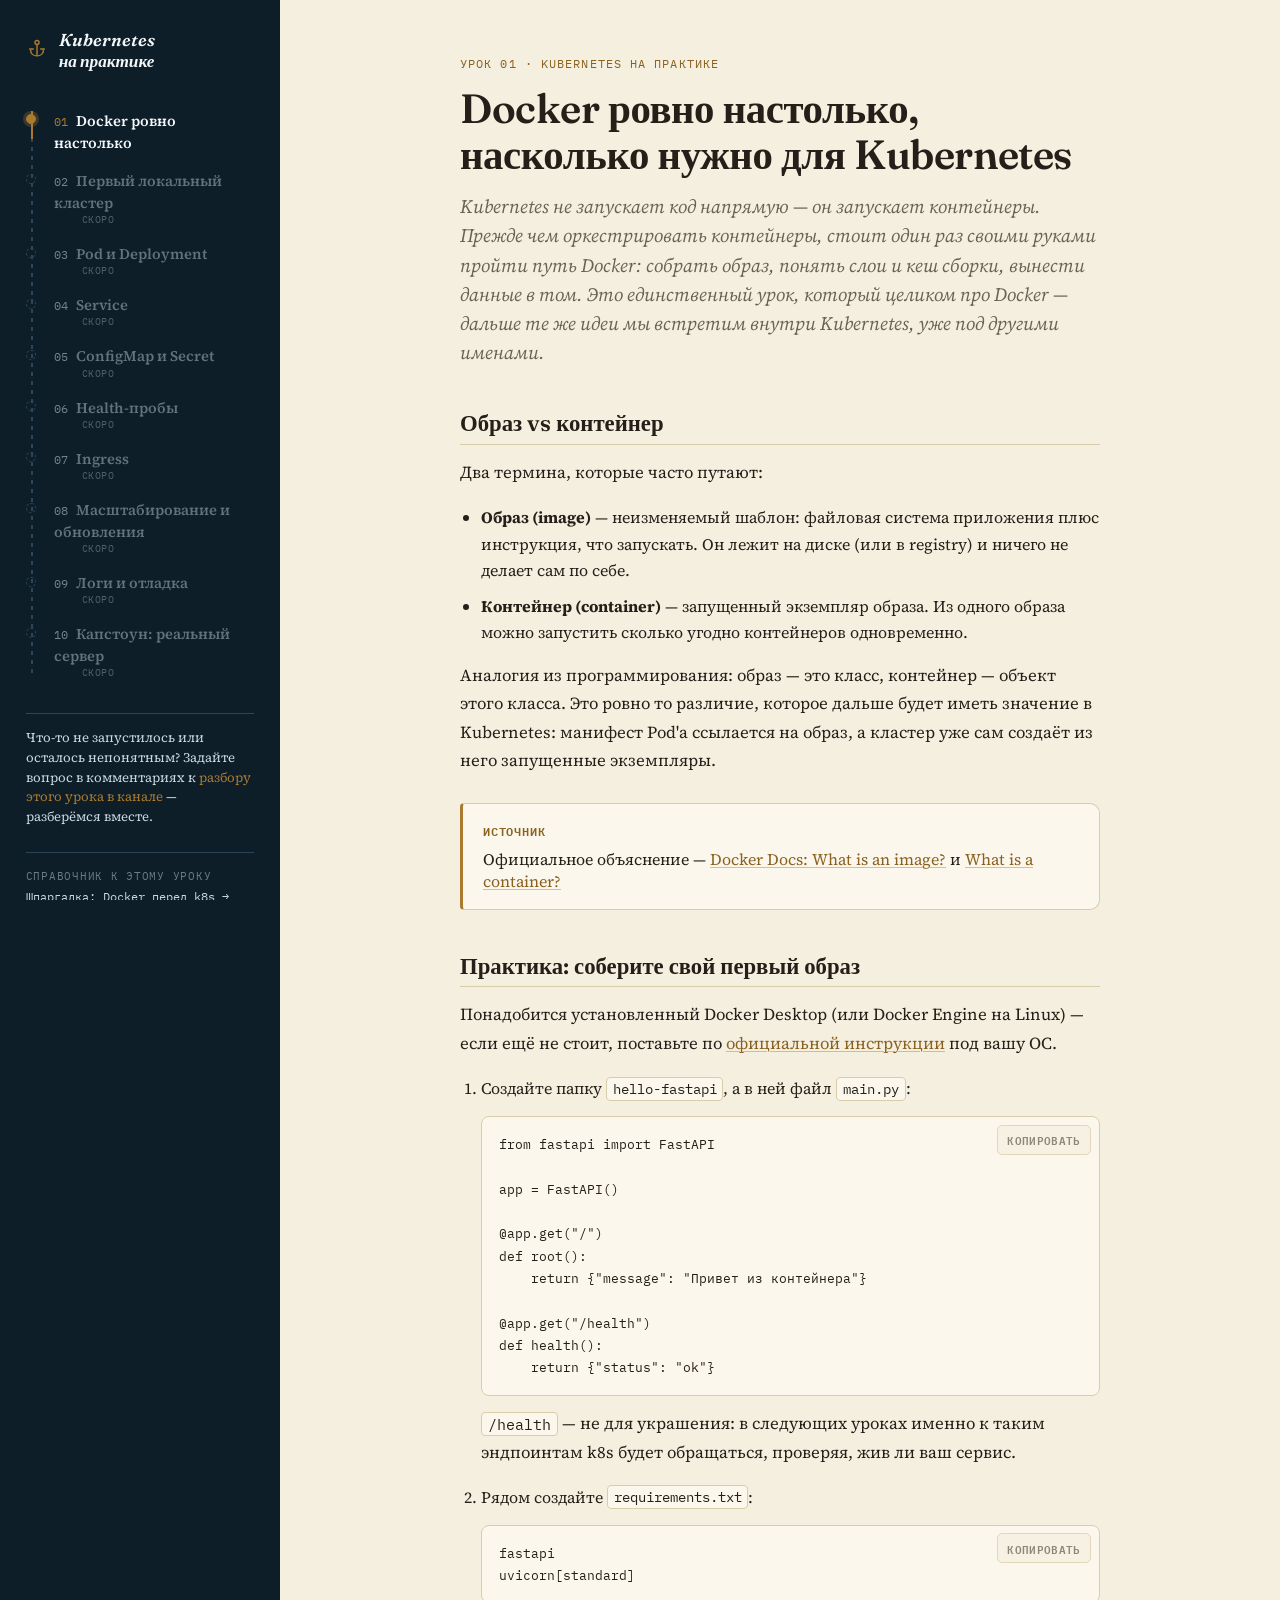
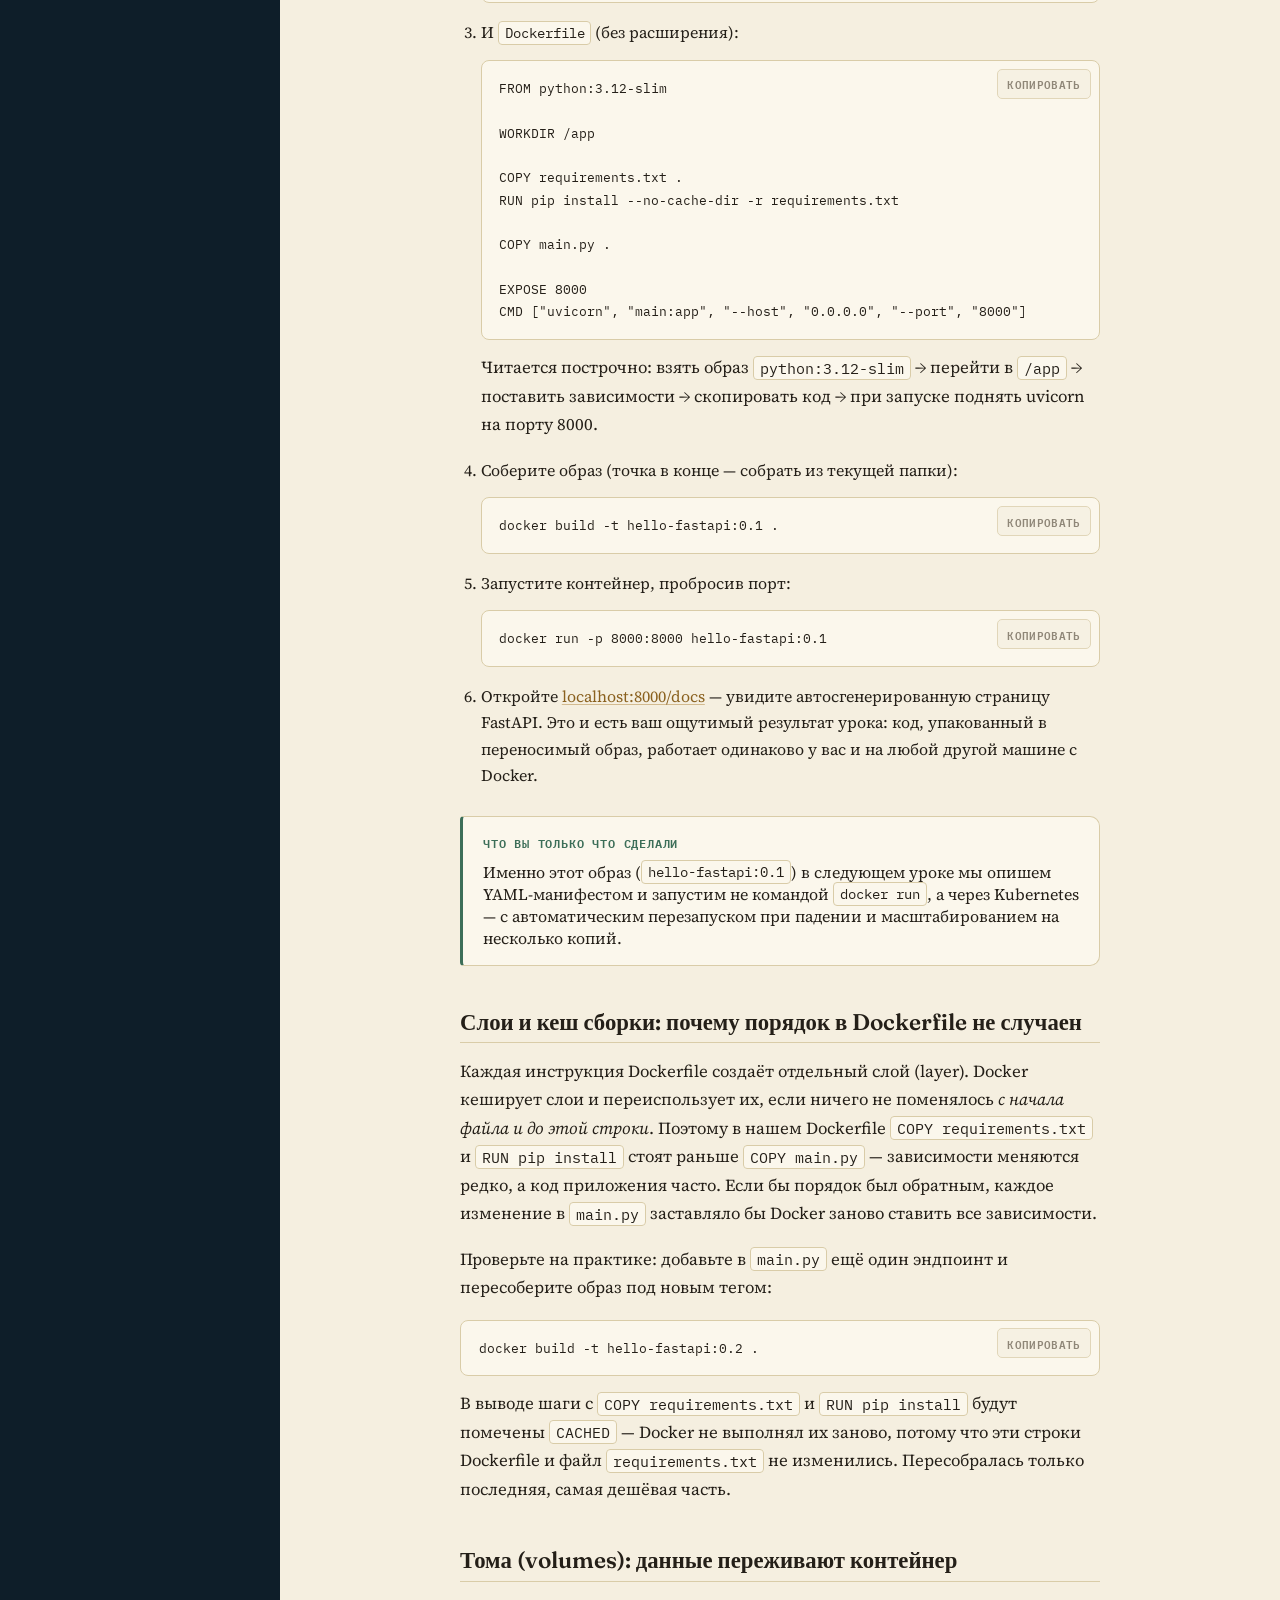
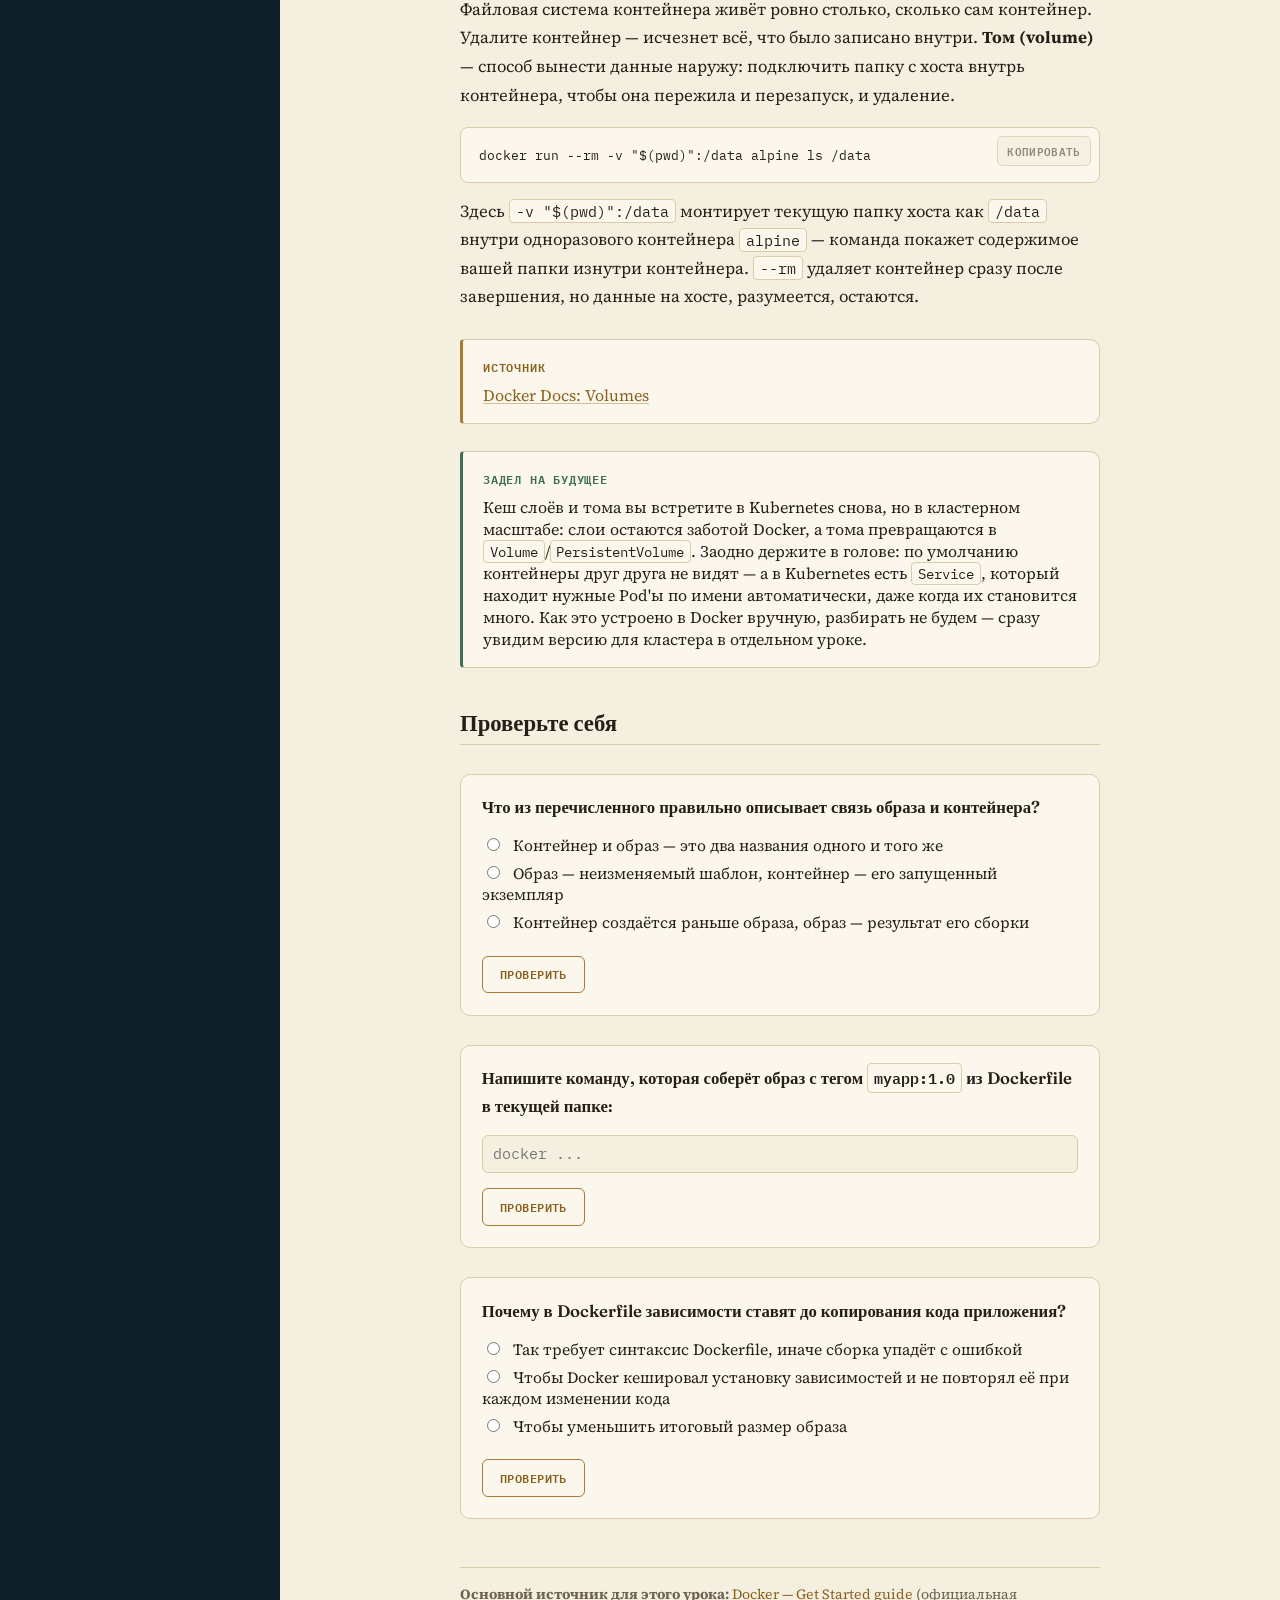
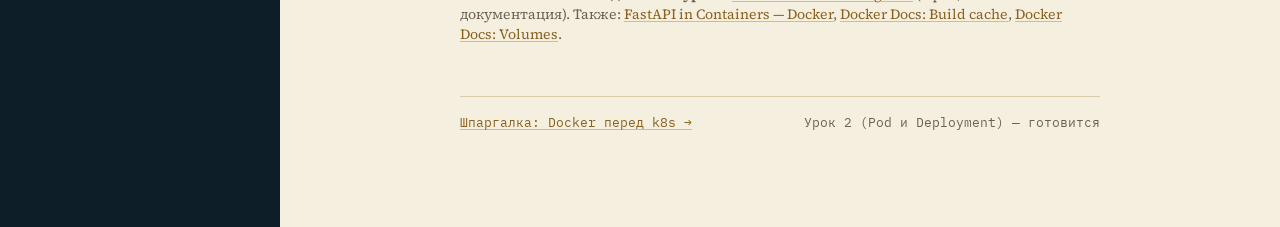
==== lessons/0001-docker-just-enough.html @ 359cab3c "Initial publish: Kubernetes course, lesson 1 (Docker just enough) Published from the teach-skill wor" ====
<!doctype html>
<html lang="ru">
<head>
<meta charset="utf-8">
<meta name="viewport" content="width=device-width, initial-scale=1">
<title>Урок 1 · Docker ровно настолько, насколько нужно для Kubernetes</title>
<meta name="description" content="Образ vs контейнер, Dockerfile, слои и кеш сборки, тома — Docker, необходимый перед входом в Kubernetes, на примере своего образа FastAPI-сервиса.">
<link rel="preconnect" href="https://fonts.googleapis.com">
<link rel="preconnect" href="https://fonts.gstatic.com" crossorigin>
<link href="https://fonts.googleapis.com/css2?family=Fraunces:ital,opsz,wght@0,9..144,500;0,9..144,600;0,9..144,700;1,9..144,500&family=Source+Serif+4:ital,opsz,wght@0,8..60,400;0,8..60,600;1,8..60,400&family=IBM+Plex+Mono:wght@400;500;600&display=swap" rel="stylesheet">
<link rel="stylesheet" href="../assets/style.css">
</head>
<body>
<div class="shell">
  <aside class="chart-nav">
    <a class="brand" href="../index.html">
      <span class="brand-mark" aria-hidden="true">
        <svg width="22" height="22" viewBox="0 0 24 24" fill="none" stroke="currentColor" stroke-width="1.6" stroke-linecap="round" stroke-linejoin="round"><circle cx="12" cy="5" r="2.2"/><line x1="12" y1="7.2" x2="12" y2="19"/><path d="M5 13c0 4 3 6.5 7 6.5s7-2.5 7-6.5"/><line x1="4" y1="12" x2="8" y2="12"/><line x1="16" y1="12" x2="20" y2="12"/></svg>
      </span>
      <span class="brand-word">
        <span class="brand-title">Kubernetes<br>на практике</span>
      </span>
    </a>

    <details class="route-toggle" open>
      <summary class="route-summary">
        <span>Маршрут курса</span>
        <span class="route-progress" data-route-progress>1 / 10</span>
      </summary>
      <nav id="course-route" data-current="1" data-base=""></nav>
    </details>

    <p class="sidebar-help">Что-то не запустилось или осталось непонятным? Задайте вопрос в комментариях к <a href="https://t.me/python_simple/342" target="_blank" rel="noopener">разбору этого урока в канале</a> — разберёмся вместе.</p>

    <div class="chart-footer">
      <div class="chart-footer-group">
        <span class="chart-footer-label">Справочник к этому уроку</span>
        <a href="../reference/docker-cheatsheet.html">Шпаргалка: Docker перед k8s →</a>
      </div>
      <div class="chart-footer-group">
        <span class="chart-footer-label">Сообщество</span>
        <a class="chart-channel" href="https://t.me/python_simple" target="_blank" rel="noopener">
          <img class="chart-channel-avatar" src="../assets/pythonsimple.png" alt="">
          <span>Обсуждение · @python_simple</span>
        </a>
      </div>
    </div>
  </aside>

  <main class="page-frame">
    <article class="page">
      <p class="kicker">Урок 01 · Kubernetes на практике</p>
      <h1>Docker ровно настолько, насколько нужно для Kubernetes</h1>
      <p class="lede">Kubernetes не запускает код напрямую — он запускает <em>контейнеры</em>. Прежде чем оркестрировать контейнеры, стоит один раз своими руками пройти путь Docker: собрать образ, понять слои и кеш сборки, вынести данные в том. Это единственный урок, который целиком про Docker — дальше те же идеи мы встретим внутри Kubernetes, уже под другими именами.</p>

      <h2>Образ vs контейнер</h2>
      <p>Два термина, которые часто путают:</p>
      <ul>
        <li><strong>Образ (image)</strong> — неизменяемый шаблон: файловая система приложения плюс инструкция, что запускать. Он лежит на диске (или в registry) и ничего не делает сам по себе.</li>
        <li><strong>Контейнер (container)</strong> — запущенный экземпляр образа. Из одного образа можно запустить сколько угодно контейнеров одновременно.</li>
      </ul>
      <p>Аналогия из программирования: образ — это класс, контейнер — объект этого класса. Это ровно то различие, которое дальше будет иметь значение в Kubernetes: манифест Pod'а ссылается на образ, а кластер уже сам создаёт из него запущенные экземпляры.</p>

      <div class="callout">
        <span class="callout-label">Источник</span>
        Официальное объяснение — <a href="https://docs.docker.com/get-started/docker-concepts/the-basics/what-is-an-image/" target="_blank" rel="noopener">Docker Docs: What is an image?</a> и <a href="https://docs.docker.com/get-started/docker-concepts/the-basics/what-is-a-container/" target="_blank" rel="noopener">What is a container?</a>
      </div>

      <h2>Практика: соберите свой первый образ</h2>
      <p>Понадобится установленный Docker Desktop (или Docker Engine на Linux) — если ещё не стоит, поставьте по <a href="https://docs.docker.com/get-started/get-docker/" target="_blank" rel="noopener">официальной инструкции</a> под вашу ОС.</p>

      <ol class="steps">
        <li>
          Создайте папку <code>hello-fastapi</code>, а в ней файл <code>main.py</code>:
          <pre><code>from fastapi import FastAPI

app = FastAPI()

@app.get("/")
def root():
    return {"message": "Привет из контейнера"}

@app.get("/health")
def health():
    return {"status": "ok"}</code></pre>
          <p><code>/health</code> — не для украшения: в следующих уроках именно к таким эндпоинтам k8s будет обращаться, проверяя, жив ли ваш сервис.</p>
        </li>
        <li>
          Рядом создайте <code>requirements.txt</code>:
          <pre><code>fastapi
uvicorn[standard]</code></pre>
        </li>
        <li>
          И <code>Dockerfile</code> (без расширения):
          <pre><code>FROM python:3.12-slim

WORKDIR /app

COPY requirements.txt .
RUN pip install --no-cache-dir -r requirements.txt

COPY main.py .

EXPOSE 8000
CMD ["uvicorn", "main:app", "--host", "0.0.0.0", "--port", "8000"]</code></pre>
          <p>Читается построчно: взять образ <code>python:3.12-slim</code> → перейти в <code>/app</code> → поставить зависимости → скопировать код → при запуске поднять uvicorn на порту 8000.</p>
        </li>
        <li>
          Соберите образ (точка в конце — собрать из текущей папки):
          <pre><code>docker build -t hello-fastapi:0.1 .</code></pre>
        </li>
        <li>
          Запустите контейнер, пробросив порт:
          <pre><code>docker run -p 8000:8000 hello-fastapi:0.1</code></pre>
        </li>
        <li>
          Откройте <a href="http://localhost:8000/docs" target="_blank" rel="noopener">localhost:8000/docs</a> — увидите автосгенерированную страницу FastAPI. Это и есть ваш ощутимый результат урока: код, упакованный в переносимый образ, работает одинаково у вас и на любой другой машине с Docker.
        </li>
      </ol>

      <div class="callout win">
        <span class="callout-label">Что вы только что сделали</span>
        Именно этот образ (<code>hello-fastapi:0.1</code>) в следующем уроке мы опишем YAML-манифестом и запустим не командой <code>docker run</code>, а через Kubernetes — с автоматическим перезапуском при падении и масштабированием на несколько копий.
      </div>

      <h2>Слои и кеш сборки: почему порядок в Dockerfile не случаен</h2>
      <p>Каждая инструкция Dockerfile создаёт отдельный слой (layer). Docker кеширует слои и переиспользует их, если ничего не поменялось <em>с начала файла и до этой строки</em>. Поэтому в нашем Dockerfile <code>COPY requirements.txt</code> и <code>RUN pip install</code> стоят раньше <code>COPY main.py</code> — зависимости меняются редко, а код приложения часто. Если бы порядок был обратным, каждое изменение в <code>main.py</code> заставляло бы Docker заново ставить все зависимости.</p>
      <p>Проверьте на практике: добавьте в <code>main.py</code> ещё один эндпоинт и пересоберите образ под новым тегом:</p>
      <pre><code>docker build -t hello-fastapi:0.2 .</code></pre>
      <p>В выводе шаги с <code>COPY requirements.txt</code> и <code>RUN pip install</code> будут помечены <code>CACHED</code> — Docker не выполнял их заново, потому что эти строки Dockerfile и файл <code>requirements.txt</code> не изменились. Пересобралась только последняя, самая дешёвая часть.</p>

      <h2>Тома (volumes): данные переживают контейнер</h2>
      <p>Файловая система контейнера живёт ровно столько, сколько сам контейнер. Удалите контейнер — исчезнет всё, что было записано внутри. <strong>Том (volume)</strong> — способ вынести данные наружу: подключить папку с хоста внутрь контейнера, чтобы она пережила и перезапуск, и удаление.</p>
      <pre><code>docker run --rm -v "$(pwd)":/data alpine ls /data</code></pre>
      <p>Здесь <code>-v "$(pwd)":/data</code> монтирует текущую папку хоста как <code>/data</code> внутри одноразового контейнера <code>alpine</code> — команда покажет содержимое вашей папки изнутри контейнера. <code>--rm</code> удаляет контейнер сразу после завершения, но данные на хосте, разумеется, остаются.</p>

      <div class="callout">
        <span class="callout-label">Источник</span>
        <a href="https://docs.docker.com/engine/storage/volumes/" target="_blank" rel="noopener">Docker Docs: Volumes</a>
      </div>

      <div class="callout win">
        <span class="callout-label">Задел на будущее</span>
        Кеш слоёв и тома вы встретите в Kubernetes снова, но в кластерном масштабе: слои остаются заботой Docker, а тома превращаются в <code>Volume</code>/<code>PersistentVolume</code>. Заодно держите в голове: по умолчанию контейнеры друг друга не видят — а в Kubernetes есть <code>Service</code>, который находит нужные Pod'ы по имени автоматически, даже когда их становится много. Как это устроено в Docker вручную, разбирать не будем — сразу увидим версию для кластера в отдельном уроке.
      </div>

      <h2>Проверьте себя</h2>

      <div class="quiz" data-quiz="mc">
        <p class="quiz-question">Что из перечисленного правильно описывает связь образа и контейнера?</p>
        <label class="quiz-option"><input type="radio" name="q1" value="a"> Контейнер и образ — это два названия одного и того же</label>
        <label class="quiz-option"><input type="radio" name="q1" value="b" data-correct="true"> Образ — неизменяемый шаблон, контейнер — его запущенный экземпляр</label>
        <label class="quiz-option"><input type="radio" name="q1" value="c"> Контейнер создаётся раньше образа, образ — результат его сборки</label>
        <button class="quiz-check">Проверить</button>
        <p class="quiz-feedback" hidden></p>
      </div>

      <div class="quiz quiz-recall" data-quiz="recall" data-answer="docker build -t myapp:1.0 .">
        <p class="quiz-question">Напишите команду, которая соберёт образ с тегом <code>myapp:1.0</code> из Dockerfile в текущей папке:</p>
        <input type="text" class="quiz-input" placeholder="docker ...">
        <button class="quiz-check">Проверить</button>
        <p class="quiz-feedback" hidden></p>
      </div>

      <div class="quiz" data-quiz="mc">
        <p class="quiz-question">Почему в Dockerfile зависимости ставят до копирования кода приложения?</p>
        <label class="quiz-option"><input type="radio" name="q3" value="a"> Так требует синтаксис Dockerfile, иначе сборка упадёт с ошибкой</label>
        <label class="quiz-option"><input type="radio" name="q3" value="b" data-correct="true"> Чтобы Docker кешировал установку зависимостей и не повторял её при каждом изменении кода</label>
        <label class="quiz-option"><input type="radio" name="q3" value="c"> Чтобы уменьшить итоговый размер образа</label>
        <button class="quiz-check">Проверить</button>
        <p class="quiz-feedback" hidden></p>
      </div>

      <footer class="sources">
        <strong>Основной источник для этого урока:</strong> <a href="https://docs.docker.com/get-started/" target="_blank" rel="noopener">Docker — Get Started guide</a> (официальная документация). Также: <a href="https://fastapi.tiangolo.com/deployment/docker/" target="_blank" rel="noopener">FastAPI in Containers — Docker</a>, <a href="https://docs.docker.com/build/cache/" target="_blank" rel="noopener">Docker Docs: Build cache</a>, <a href="https://docs.docker.com/engine/storage/volumes/" target="_blank" rel="noopener">Docker Docs: Volumes</a>.
      </footer>

      <nav class="lesson-nav">
        <span><a href="../reference/docker-cheatsheet.html">Шпаргалка: Docker перед k8s →</a></span>
        <span>Урок 2 (Pod и Deployment) — готовится</span>
      </nav>
    </article>
  </main>
</div>
<script src="../assets/nav.js"></script>
<script src="../assets/quiz.js"></script>
<script src="../assets/copy.js"></script>
</body>
</html>
---- assets/style.css ----
/* =============================================================
   "Kubernetes на практике" — shared stylesheet
   Visual idea: a chart room. A dark wayfinding console (chart-nav)
   holds the plotted course through the lessons; the reading surface
   is a warm paper page, like a chart or logbook laid on the table.
   Every lesson/reference page links this file — edit once, applies
   everywhere. Component partners: nav.js (route), quiz.js, copy.js.
   ============================================================= */

:root {
  --ink: #0e1e29;
  --ink-2: #16303f;
  --ink-line: #2c4657;
  --ink-text: #c9d8e2;
  --ink-text-strong: #f3f7f9;

  --paper: #f5efe0;
  --paper-card: #fbf7ec;
  --paper-line: #d9cca8;
  --text: #241f18;
  --text-muted: #6b6252;

  --brass: #a97a30;
  --brass-strong: #8a611f;
  --pine: #3c6e58;
  --rust: #9c4a30;

  --font-display: "Fraunces", "Iowan Old Style", Georgia, serif;
  --font-body: "Source Serif 4", "Iowan Old Style", Georgia, serif;
  --font-mono: "IBM Plex Mono", "SFMono-Regular", Consolas, monospace;

  --sidebar-w: 280px;
}

@media (prefers-color-scheme: dark) {
  :root {
    --paper: #1c1712;
    --paper-card: #241e17;
    --paper-line: #3a3226;
    --text: #ece4d3;
    --text-muted: #b6a98f;
    --brass: #c99a4c;
    --brass-strong: #e0b567;
    --pine: #6aab8b;
    --rust: #d17e5f;
  }
}

* { box-sizing: border-box; }
html { -webkit-text-size-adjust: 100%; }

body {
  margin: 0;
  background: var(--ink);
  color: var(--text);
  font-family: var(--font-body);
}

::selection { background: var(--brass); color: var(--ink); }

a { color: inherit; text-decoration-thickness: 1px; text-underline-offset: 2px; }

:focus-visible {
  outline: 2px solid var(--brass);
  outline-offset: 2px;
}

/* ---------- Shell: sidebar + page ---------- */

.shell {
  display: flex;
  flex-direction: column;
  min-height: 100vh;
  align-items: stretch;
}
@media (min-width: 900px) {
  .shell { flex-direction: row; }
}

.chart-nav {
  width: 100%;
  background: var(--ink);
  color: var(--ink-text);
  padding: 1.5rem 1.5rem 1.4rem;
  display: flex;
  flex-direction: column;
  gap: 1.4rem;
}
@media (min-width: 900px) {
  .chart-nav {
    flex: 0 0 var(--sidebar-w);
    width: var(--sidebar-w);
    padding: 1.9rem 1.6rem 1.6rem;
    gap: 1.6rem;
    position: sticky;
    top: 0;
    height: 100vh;
    overflow-y: auto;
  }
}

.brand {
  display: flex;
  align-items: center;
  gap: 0.7rem;
  text-decoration: none;
  color: inherit;
}
.brand-mark { color: var(--brass); flex: none; }
.brand-title {
  display: block;
  font-family: var(--font-display);
  font-style: italic;
  font-weight: 600;
  font-size: 1.08rem;
  line-height: 1.2;
  color: var(--ink-text-strong);
}

/* Mobile: native <details> collapses the route; desktop unwraps it
   via display:contents so it always reads as an open sidebar list. */
.route-toggle { border: none; }
.route-summary {
  list-style: none;
  cursor: pointer;
  display: flex;
  justify-content: space-between;
  align-items: baseline;
  font-family: var(--font-mono);
  font-size: 0.78rem;
  letter-spacing: 0.04em;
  text-transform: uppercase;
  color: var(--ink-text-strong);
  padding: 0.6rem 0.1rem;
  border-top: 1px solid var(--ink-line);
  border-bottom: 1px solid var(--ink-line);
}
.route-summary::-webkit-details-marker { display: none; }
.route-summary::after {
  content: "\2304";
  font-family: var(--font-mono);
  color: var(--brass);
  transition: transform 0.2s ease;
}
details[open] > .route-summary::after { transform: rotate(180deg); }
.route-progress { color: var(--brass); opacity: 1; }

#course-route { margin-top: 0.9rem; }

@media (min-width: 900px) {
  .route-toggle { display: contents; }
  .route-summary { display: none; }
  #course-route { margin-top: 0.2rem; }
}

.route {
  list-style: none;
  margin: 0;
  padding: 0;
  position: relative;
}

.route-track {
  position: absolute;
  left: 5px;
  top: 10px;
  bottom: 10px;
  width: 2px;
  background-image: repeating-linear-gradient(to bottom, var(--ink-line) 0 4px, transparent 4px 9px);
}
.route-track-charted {
  position: absolute;
  left: 0;
  top: 0;
  width: 2px;
  height: 0%;
  background: var(--brass);
  transition: height 0.9s cubic-bezier(0.2, 0.7, 0.3, 1);
}
@media (prefers-reduced-motion: reduce) {
  .route-track-charted { transition: none; }
}

.route-stop {
  position: relative;
  padding: 0.5rem 0 0.5rem 1.75rem;
  min-height: 1.6rem;
}

.route-dot {
  position: absolute;
  left: 0;
  top: 0.85rem;
  width: 10px;
  height: 10px;
  border-radius: 50%;
  background: var(--paper);
  border: 1.5px solid var(--brass);
}
.route-stop.is-locked .route-dot {
  background: transparent;
  border: 1.5px dashed var(--ink-line);
}
.route-stop.is-current .route-dot {
  background: var(--brass);
  box-shadow: 0 0 0 3px rgba(169, 122, 48, 0.28);
}

.route-num {
  font-family: var(--font-mono);
  font-size: 0.72rem;
  color: var(--ink-text);
  opacity: 0.55;
  margin-right: 0.55rem;
}
.route-stop.is-current .route-num { color: var(--brass); opacity: 1; }

.route-label {
  font-family: var(--font-body);
  font-size: 0.92rem;
  line-height: 1.3;
}
a.route-label { color: var(--ink-text); text-decoration: none; }
a.route-label:hover { color: var(--ink-text-strong); text-decoration: underline; }
span.route-label { color: var(--ink-text-strong); font-weight: 600; }
.route-stop.is-locked .route-label { color: var(--ink-text); opacity: 0.45; }

.route-soon {
  display: block;
  margin-left: 1.75rem;
  font-family: var(--font-mono);
  font-size: 0.64rem;
  letter-spacing: 0.06em;
  text-transform: uppercase;
  color: var(--ink-text);
  opacity: 0.35;
}

.chart-footer {
  margin-top: auto;
  padding-top: 1rem;
  border-top: 1px solid var(--ink-line);
  font-family: var(--font-mono);
  font-size: 0.76rem;
  display: flex;
  flex-direction: column;
  gap: 0.8rem;
}
.chart-footer a { color: var(--ink-text); text-decoration: none; }
.chart-footer a:hover { color: var(--brass); }

.chart-footer-group { display: flex; flex-direction: column; gap: 0.35rem; }
.chart-footer-label {
  font-size: 0.66rem;
  letter-spacing: 0.07em;
  text-transform: uppercase;
  color: var(--ink-text);
  opacity: 0.5;
}

.chart-channel {
  display: flex;
  align-items: center;
  gap: 0.55rem;
}
.chart-channel-avatar {
  width: 24px;
  height: 24px;
  border-radius: 50%;
  object-fit: cover;
  border: 1.5px solid var(--brass);
  flex: none;
}
.chart-channel span { line-height: 1.3; }

/* ---------- Page (reading surface) ---------- */

.page-frame {
  flex: 1;
  min-width: 0;
  background: var(--paper);
  color: var(--text);
  padding: 3.4rem 1.5rem 6rem;
}

.page {
  max-width: 40rem;
  margin: 0 auto;
}

.kicker {
  font-family: var(--font-mono);
  font-size: 0.76rem;
  letter-spacing: 0.09em;
  text-transform: uppercase;
  color: var(--brass-strong);
  margin: 0 0 0.6rem;
}

h1 {
  font-family: var(--font-display);
  font-weight: 600;
  font-size: clamp(1.9rem, 1.55rem + 1.4vw, 2.55rem);
  line-height: 1.14;
  letter-spacing: -0.01em;
  margin: 0 0 0.9rem;
}

h2 {
  font-family: var(--font-display);
  font-weight: 600;
  font-size: 1.42rem;
  margin: 2.6rem 0 0.9rem;
  padding-bottom: 0.4rem;
  border-bottom: 1px solid var(--paper-line);
}

h3 {
  font-family: var(--font-display);
  font-weight: 600;
  font-size: 1.12rem;
  margin: 1.7rem 0 0.5rem;
}

p { margin: 0 0 1.05rem; font-size: 1.05rem; line-height: 1.7; }

.lede {
  font-family: var(--font-body);
  font-style: italic;
  font-size: 1.18rem;
  line-height: 1.55;
  color: var(--text-muted);
  margin-bottom: 2.2rem;
}

.page a { color: var(--brass-strong); text-decoration-line: underline; text-decoration-color: color-mix(in srgb, var(--brass) 45%, transparent); }
.page a:hover { text-decoration-color: currentColor; }

ul, ol.steps { padding-left: 1.3rem; }
ul li, .steps li { margin-bottom: 0.6rem; line-height: 1.65; }
.steps li { margin-bottom: 1rem; }

code, pre, kbd { font-family: var(--font-mono); font-size: 0.9em; }

code {
  background: var(--paper-card);
  border: 1px solid var(--paper-line);
  padding: 0.1em 0.4em;
  border-radius: 4px;
}

pre {
  background: var(--paper-card);
  border: 1px solid var(--paper-line);
  border-radius: 8px;
  padding: 1rem 1.1rem;
  overflow-x: auto;
  line-height: 1.55;
}
pre code { background: none; border: none; padding: 0; }

blockquote {
  margin: 1.3rem 0;
  padding: 0.2rem 1.1rem;
  border-left: 3px solid var(--brass);
  color: var(--text-muted);
  font-style: italic;
}

.callout {
  background: var(--paper-card);
  border: 1px solid var(--paper-line);
  border-left: 3px solid var(--brass);
  border-radius: 4px 10px 10px 4px;
  padding: 1.05rem 1.25rem;
  margin: 1.7rem 0;
}
.callout .callout-label {
  font-family: var(--font-mono);
  font-size: 0.72rem;
  text-transform: uppercase;
  letter-spacing: 0.07em;
  font-weight: 600;
  color: var(--brass-strong);
  display: block;
  margin-bottom: 0.45rem;
}
.callout.win { border-left-color: var(--pine); }
.callout.win .callout-label { color: var(--pine); }

table {
  width: 100%;
  border-collapse: collapse;
  margin: 1.3rem 0;
  font-size: 0.95rem;
}
th, td {
  text-align: left;
  padding: 0.55rem 0.7rem;
  border-bottom: 1px solid var(--paper-line);
  vertical-align: top;
}
th {
  font-family: var(--font-mono);
  font-size: 0.72rem;
  text-transform: uppercase;
  letter-spacing: 0.05em;
  color: var(--text-muted);
  font-weight: 600;
}

nav.lesson-nav {
  display: flex;
  justify-content: space-between;
  gap: 1rem;
  font-family: var(--font-mono);
  font-size: 0.82rem;
  margin: 3.2rem 0 0;
  padding-top: 1.1rem;
  border-top: 1px solid var(--paper-line);
  color: var(--text-muted);
}

footer.sources {
  margin-top: 3rem;
  padding-top: 1rem;
  border-top: 1px solid var(--paper-line);
  font-size: 0.88rem;
  color: var(--text-muted);
}

.sidebar-help {
  margin: 0;
  padding-top: 0.9rem;
  border-top: 1px solid var(--ink-line);
  font-size: 0.82rem;
  line-height: 1.5;
  color: var(--ink-text);
}
.sidebar-help a { color: var(--brass); text-decoration: none; }
.sidebar-help a:hover { text-decoration: underline; }

/* ---------- Copy-to-clipboard (assets/copy.js) ---------- */

.pre-wrap { position: relative; }
.pre-wrap .copy-btn {
  position: absolute;
  top: 0.55rem;
  right: 0.55rem;
  font-family: var(--font-mono);
  font-size: 0.68rem;
  font-weight: 600;
  letter-spacing: 0.03em;
  text-transform: uppercase;
  padding: 0.28rem 0.6rem;
  border-radius: 5px;
  border: 1px solid var(--paper-line);
  background: var(--paper);
  color: var(--text-muted);
  cursor: pointer;
  opacity: 0.75;
}
.pre-wrap:hover .copy-btn { opacity: 1; }
.pre-wrap .copy-btn:hover { color: var(--brass-strong); border-color: var(--brass); }
.pre-wrap .copy-btn.copied { color: var(--pine); border-color: var(--pine); opacity: 1; }

code.cmd, code.copyable {
  cursor: pointer;
  border-color: var(--paper-line);
}
code.copyable:hover { border-color: var(--brass); color: var(--brass-strong); }
code.copyable.copied-flash {
  border-color: var(--pine);
  color: var(--pine);
  background: color-mix(in srgb, var(--pine) 16%, var(--paper-card));
}

/* ---------- Quiz (assets/quiz.js) ---------- */

.quiz {
  background: var(--paper-card);
  border: 1px solid var(--paper-line);
  border-radius: 10px;
  padding: 1.15rem 1.3rem 1.35rem;
  margin: 1.8rem 0;
}
.quiz-question {
  font-family: var(--font-display);
  font-weight: 600;
  font-size: 1.05rem;
  margin-bottom: 0.85rem;
}
.quiz-option {
  display: block;
  font-family: var(--font-body);
  font-size: 0.98rem;
  margin: 0.45rem 0;
  cursor: pointer;
}
.quiz-option input { margin-right: 0.55rem; accent-color: var(--brass); }

.quiz-recall input[type="text"] {
  width: 100%;
  font-family: var(--font-mono);
  font-size: 0.94rem;
  padding: 0.55rem 0.65rem;
  border: 1px solid var(--paper-line);
  border-radius: 6px;
  background: var(--paper);
  color: var(--text);
}

.quiz-check {
  margin-top: 0.95rem;
  font-family: var(--font-mono);
  font-size: 0.76rem;
  font-weight: 600;
  letter-spacing: 0.04em;
  text-transform: uppercase;
  padding: 0.48rem 1.05rem;
  border-radius: 6px;
  border: 1px solid var(--brass);
  background: transparent;
  color: var(--brass-strong);
  cursor: pointer;
  transition: background 0.15s ease, color 0.15s ease;
}
.quiz-check:hover { background: var(--brass); color: var(--paper); }

.quiz-feedback {
  margin-top: 0.85rem;
  font-family: var(--font-body);
  font-size: 0.92rem;
  padding: 0.6rem 0.85rem;
  border-radius: 6px;
}
.quiz-feedback.correct { background: color-mix(in srgb, var(--pine) 15%, transparent); color: var(--pine); }
.quiz-feedback.incorrect { background: color-mix(in srgb, var(--rust) 15%, transparent); color: var(--rust); }

@media print {
  .chart-nav { display: none; }
  .page-frame { padding: 0; }
  body { background: #fff; font-size: 11pt; }
  .quiz-check, .copy-btn { display: none; }
  .page a { color: inherit; }
}
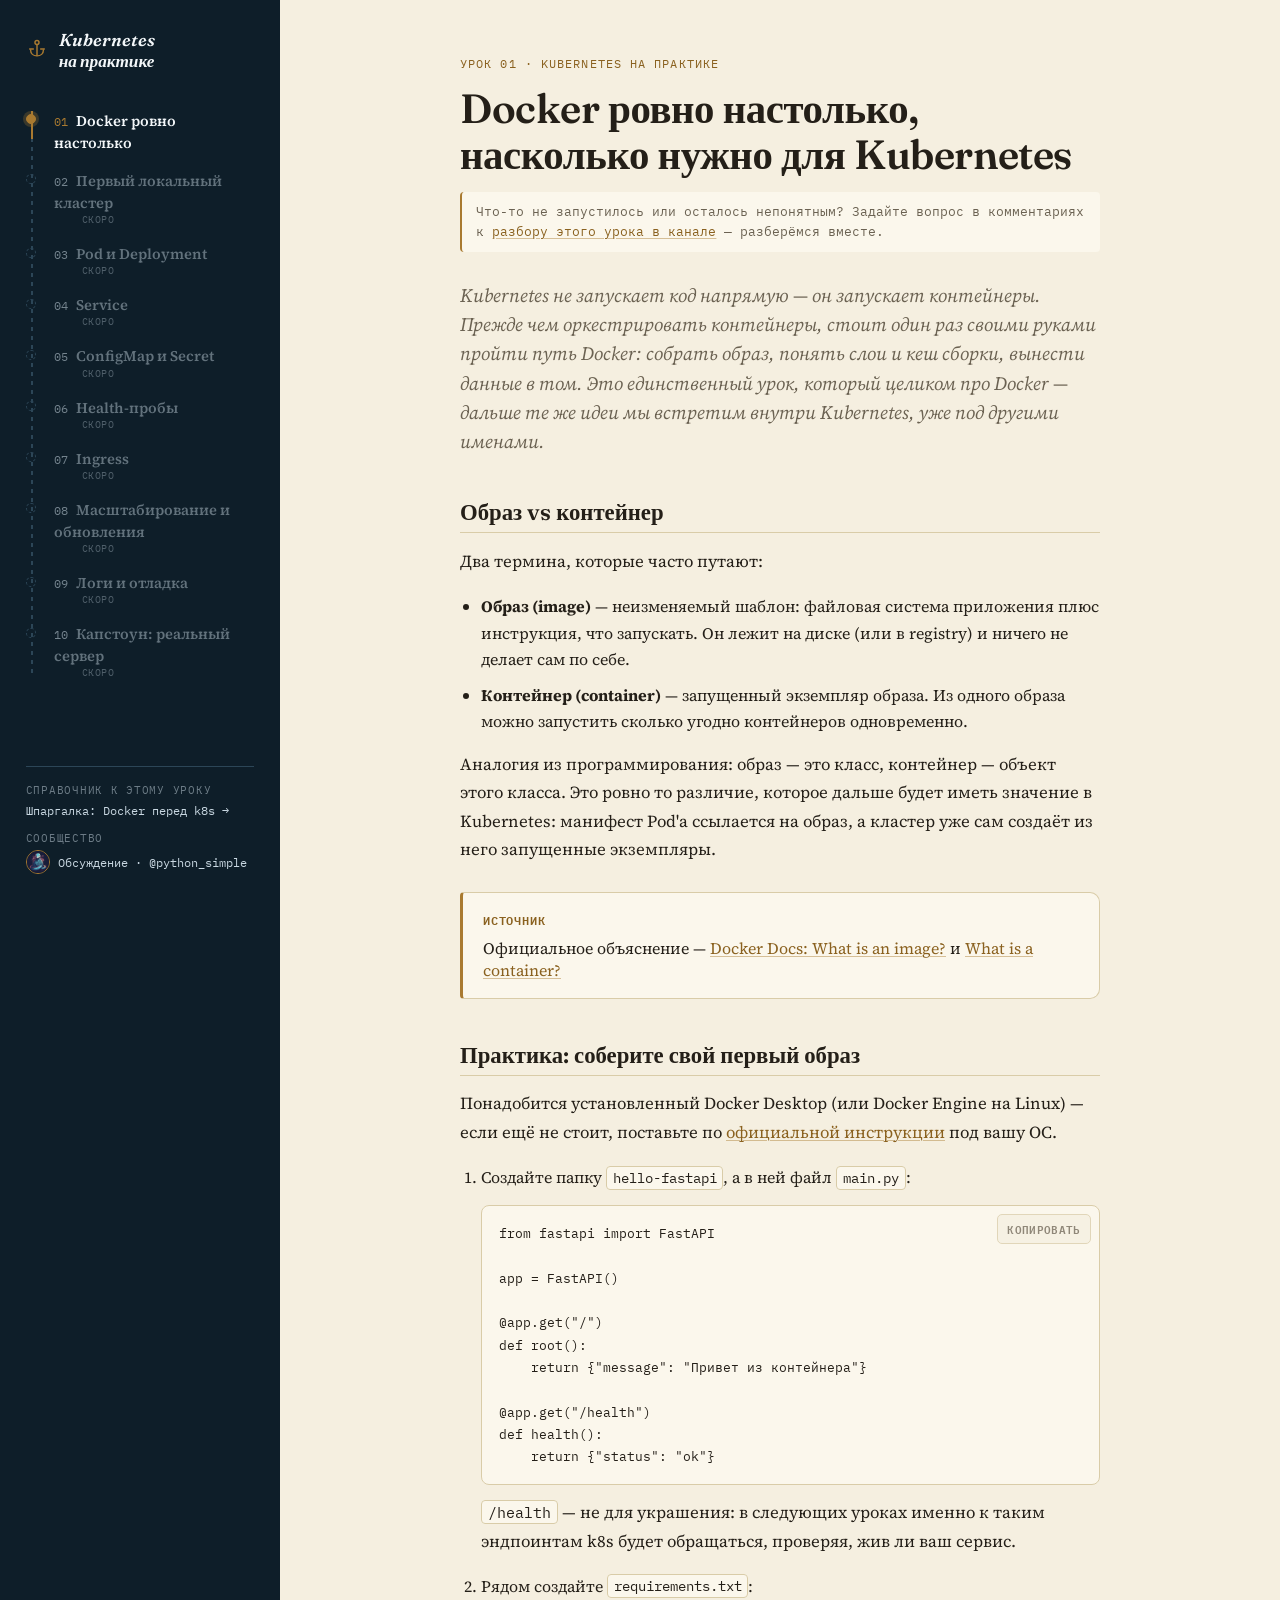
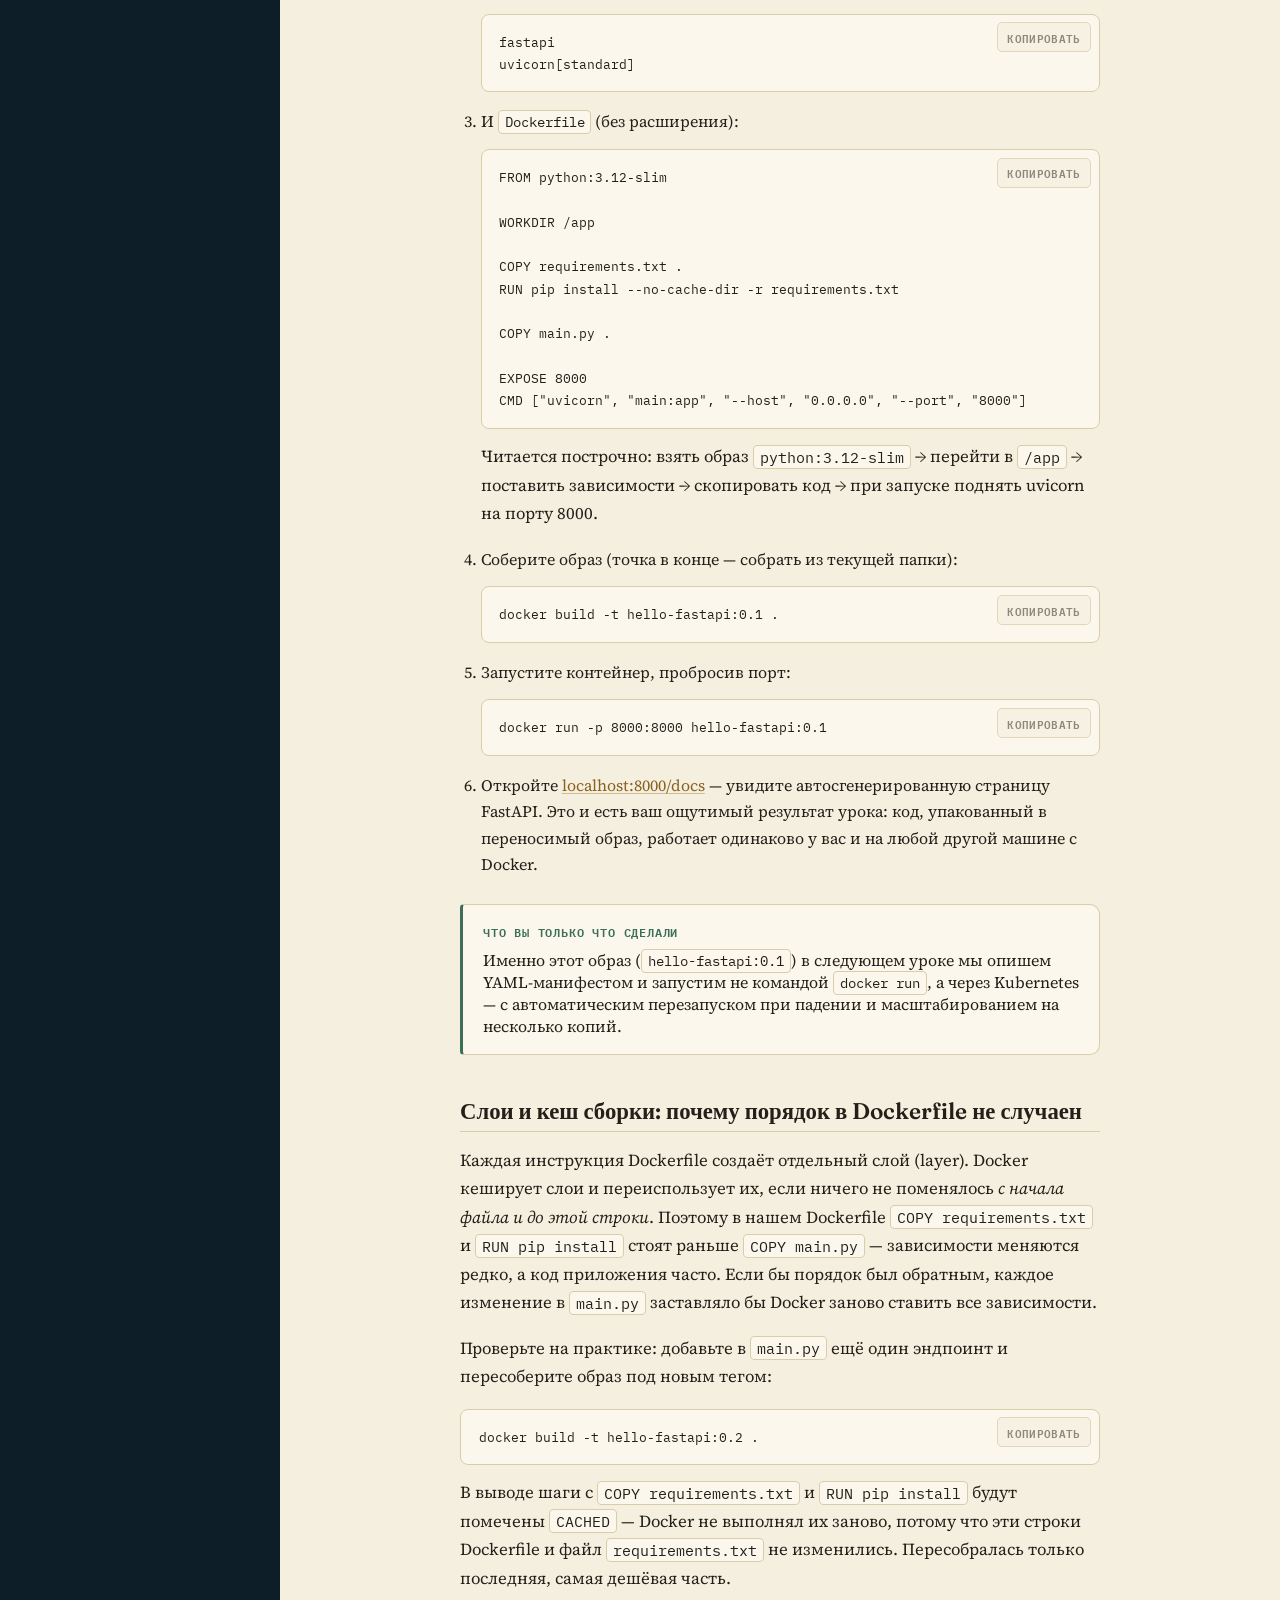
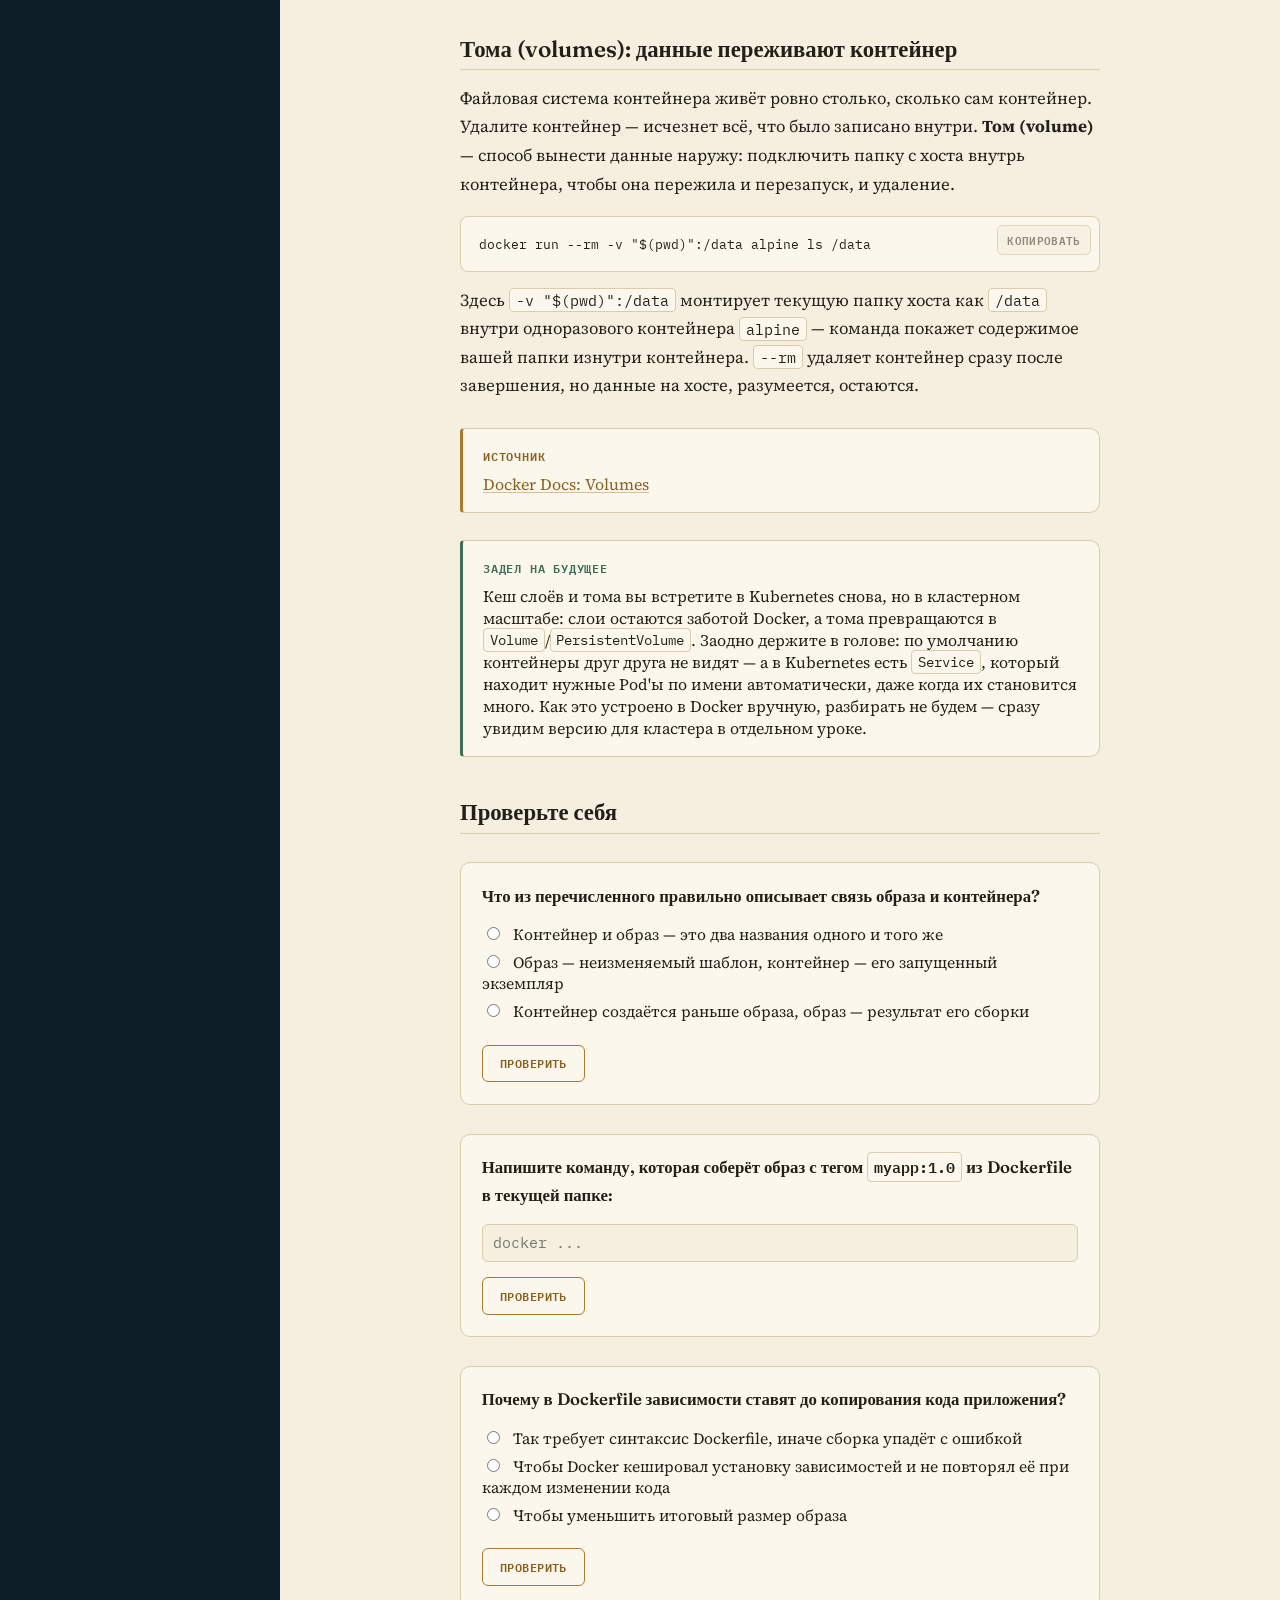
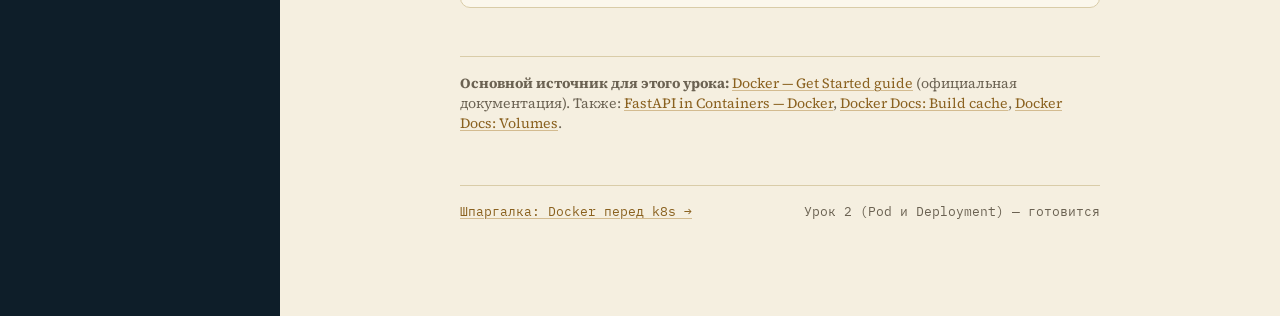
==== commit 850aa44d: "Move the help/discussion callout under the lesson title Co-Authored-By: Claude Sonnet 5 <noreply@ant" ====
--- a/lessons/0001-docker-just-enough.html
+++ b/lessons/0001-docker-just-enough.html
@@ -30,8 +30,6 @@
       <nav id="course-route" data-current="1" data-base=""></nav>
     </details>
 
-    <p class="sidebar-help">Что-то не запустилось или осталось непонятным? Задайте вопрос в комментариях к <a href="https://t.me/python_simple/342" target="_blank" rel="noopener">разбору этого урока в канале</a> — разберёмся вместе.</p>
-
     <div class="chart-footer">
       <div class="chart-footer-group">
         <span class="chart-footer-label">Справочник к этому уроку</span>
@@ -51,6 +49,7 @@
     <article class="page">
       <p class="kicker">Урок 01 · Kubernetes на практике</p>
       <h1>Docker ровно настолько, насколько нужно для Kubernetes</h1>
+      <p class="lesson-help">Что-то не запустилось или осталось непонятным? Задайте вопрос в комментариях к <a href="https://t.me/python_simple/342" target="_blank" rel="noopener">разбору этого урока в канале</a> — разберёмся вместе.</p>
       <p class="lede">Kubernetes не запускает код напрямую — он запускает <em>контейнеры</em>. Прежде чем оркестрировать контейнеры, стоит один раз своими руками пройти путь Docker: собрать образ, понять слои и кеш сборки, вынести данные в том. Это единственный урок, который целиком про Docker — дальше те же идеи мы встретим внутри Kubernetes, уже под другими именами.</p>
 
       <h2>Образ vs контейнер</h2>
--- a/assets/style.css
+++ b/assets/style.css
@@ -429,16 +429,18 @@
   color: var(--text-muted);
 }
 
-.sidebar-help {
-  margin: 0;
-  padding-top: 0.9rem;
-  border-top: 1px solid var(--ink-line);
+.lesson-help {
+  font-family: var(--font-mono);
   font-size: 0.82rem;
   line-height: 1.5;
-  color: var(--ink-text);
-}
-.sidebar-help a { color: var(--brass); text-decoration: none; }
-.sidebar-help a:hover { text-decoration: underline; }
+  color: var(--text-muted);
+  background: var(--paper-card);
+  border-left: 2px solid var(--brass);
+  border-radius: 4px;
+  padding: 0.65rem 0.9rem;
+  margin: 0 0 1.8rem;
+}
+.lesson-help a { color: var(--brass-strong); }
 
 /* ---------- Copy-to-clipboard (assets/copy.js) ---------- */
 
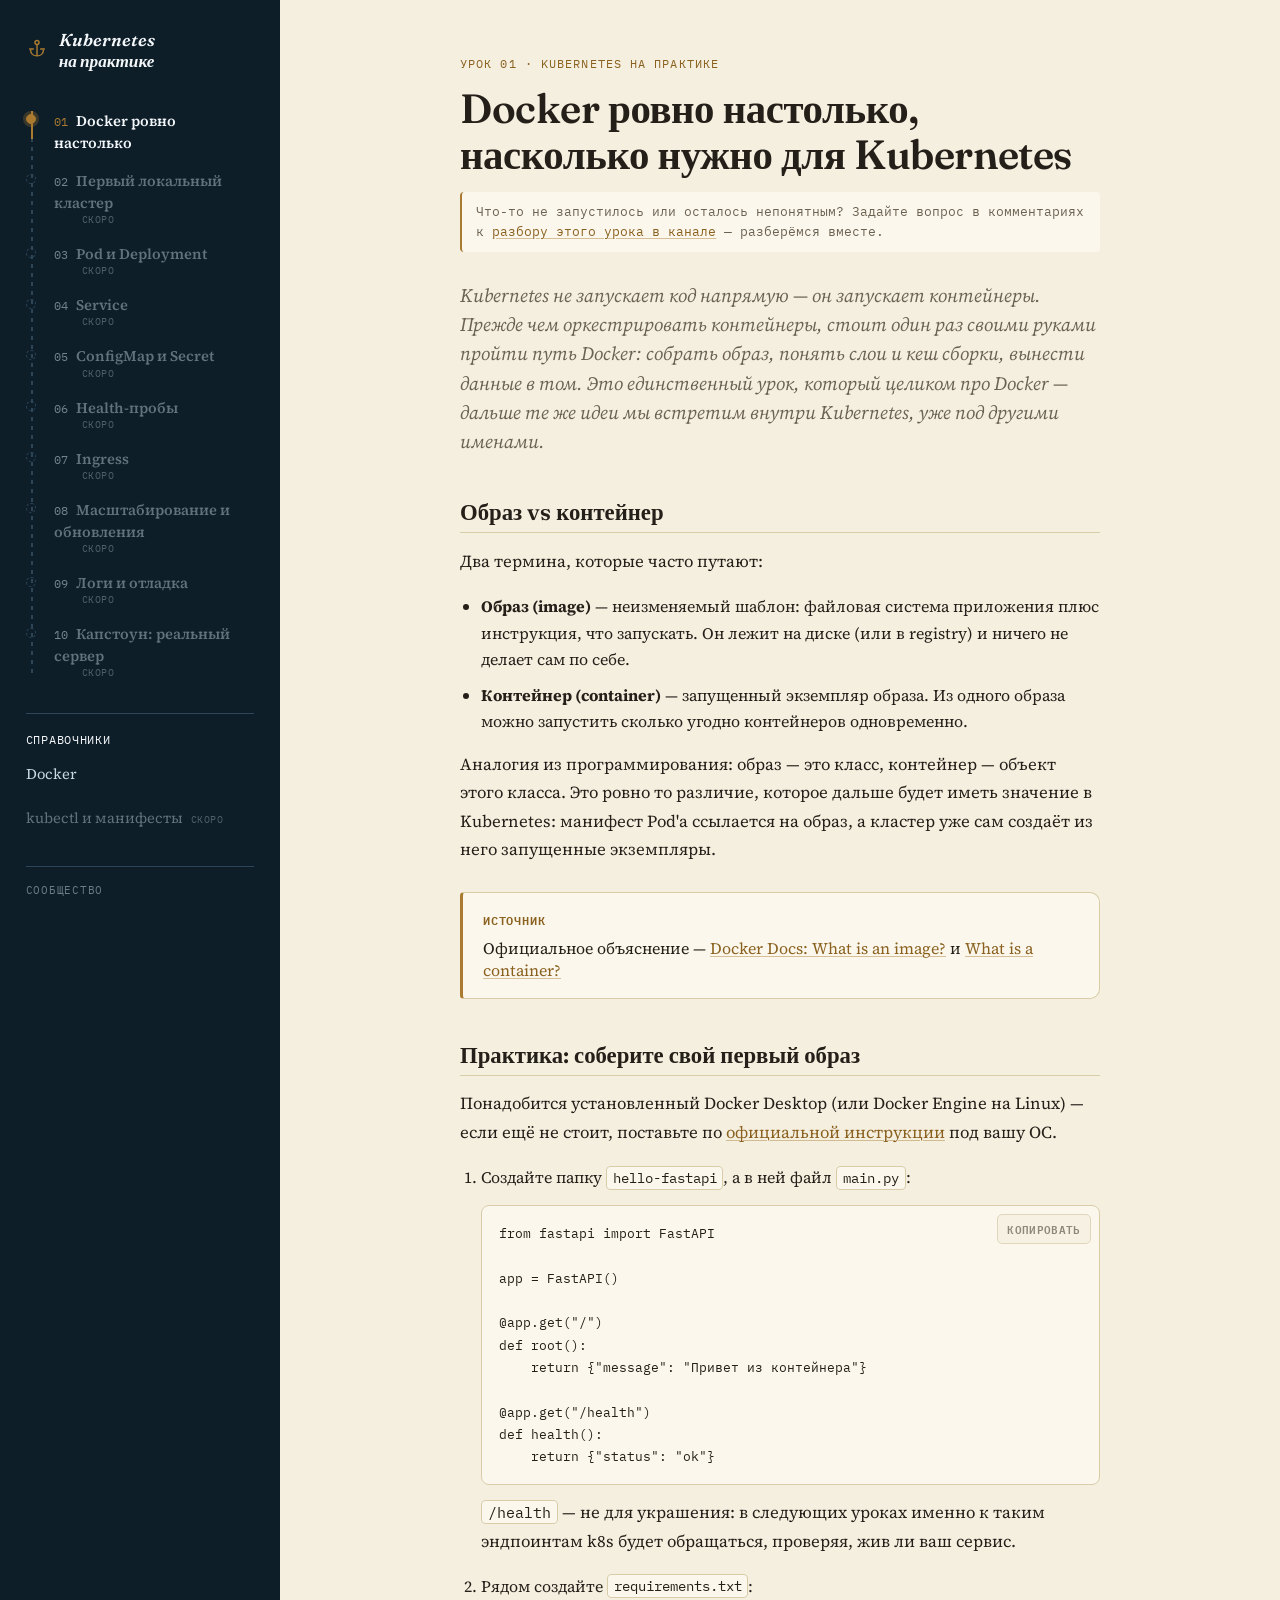
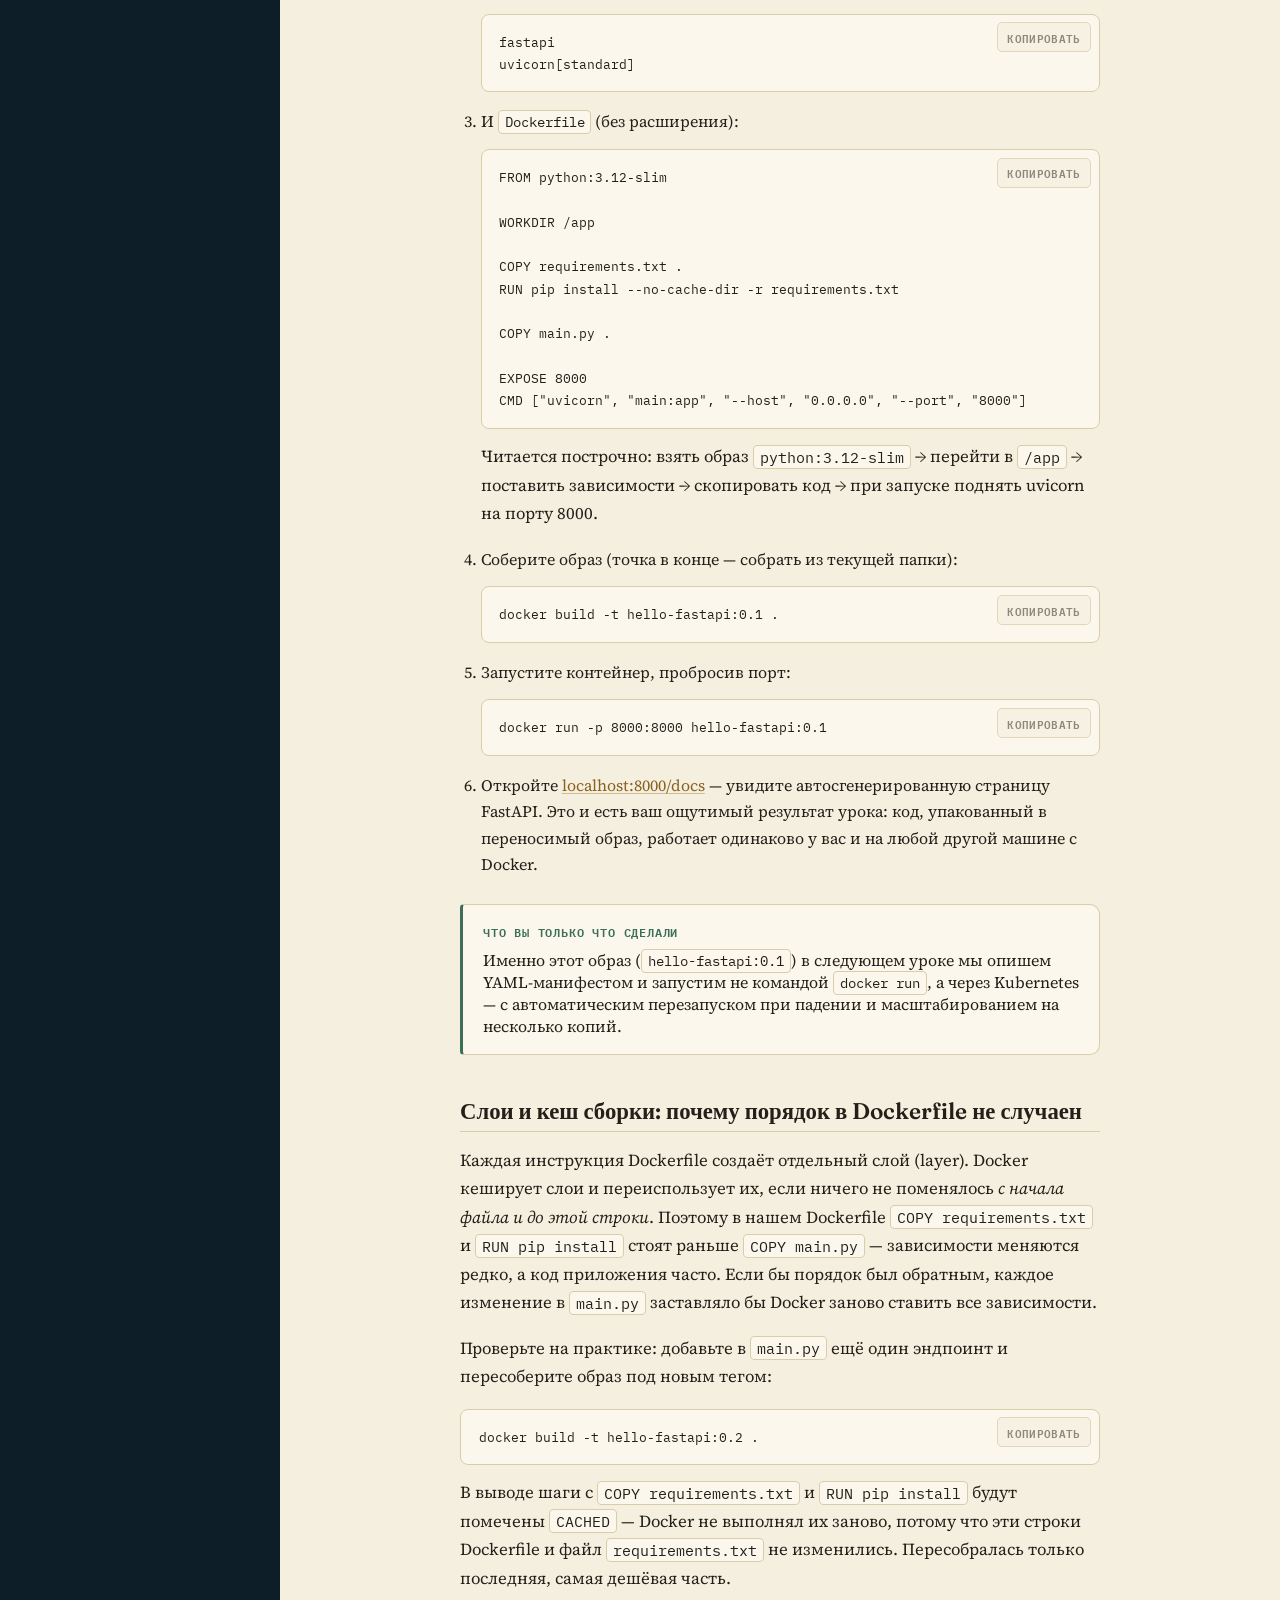
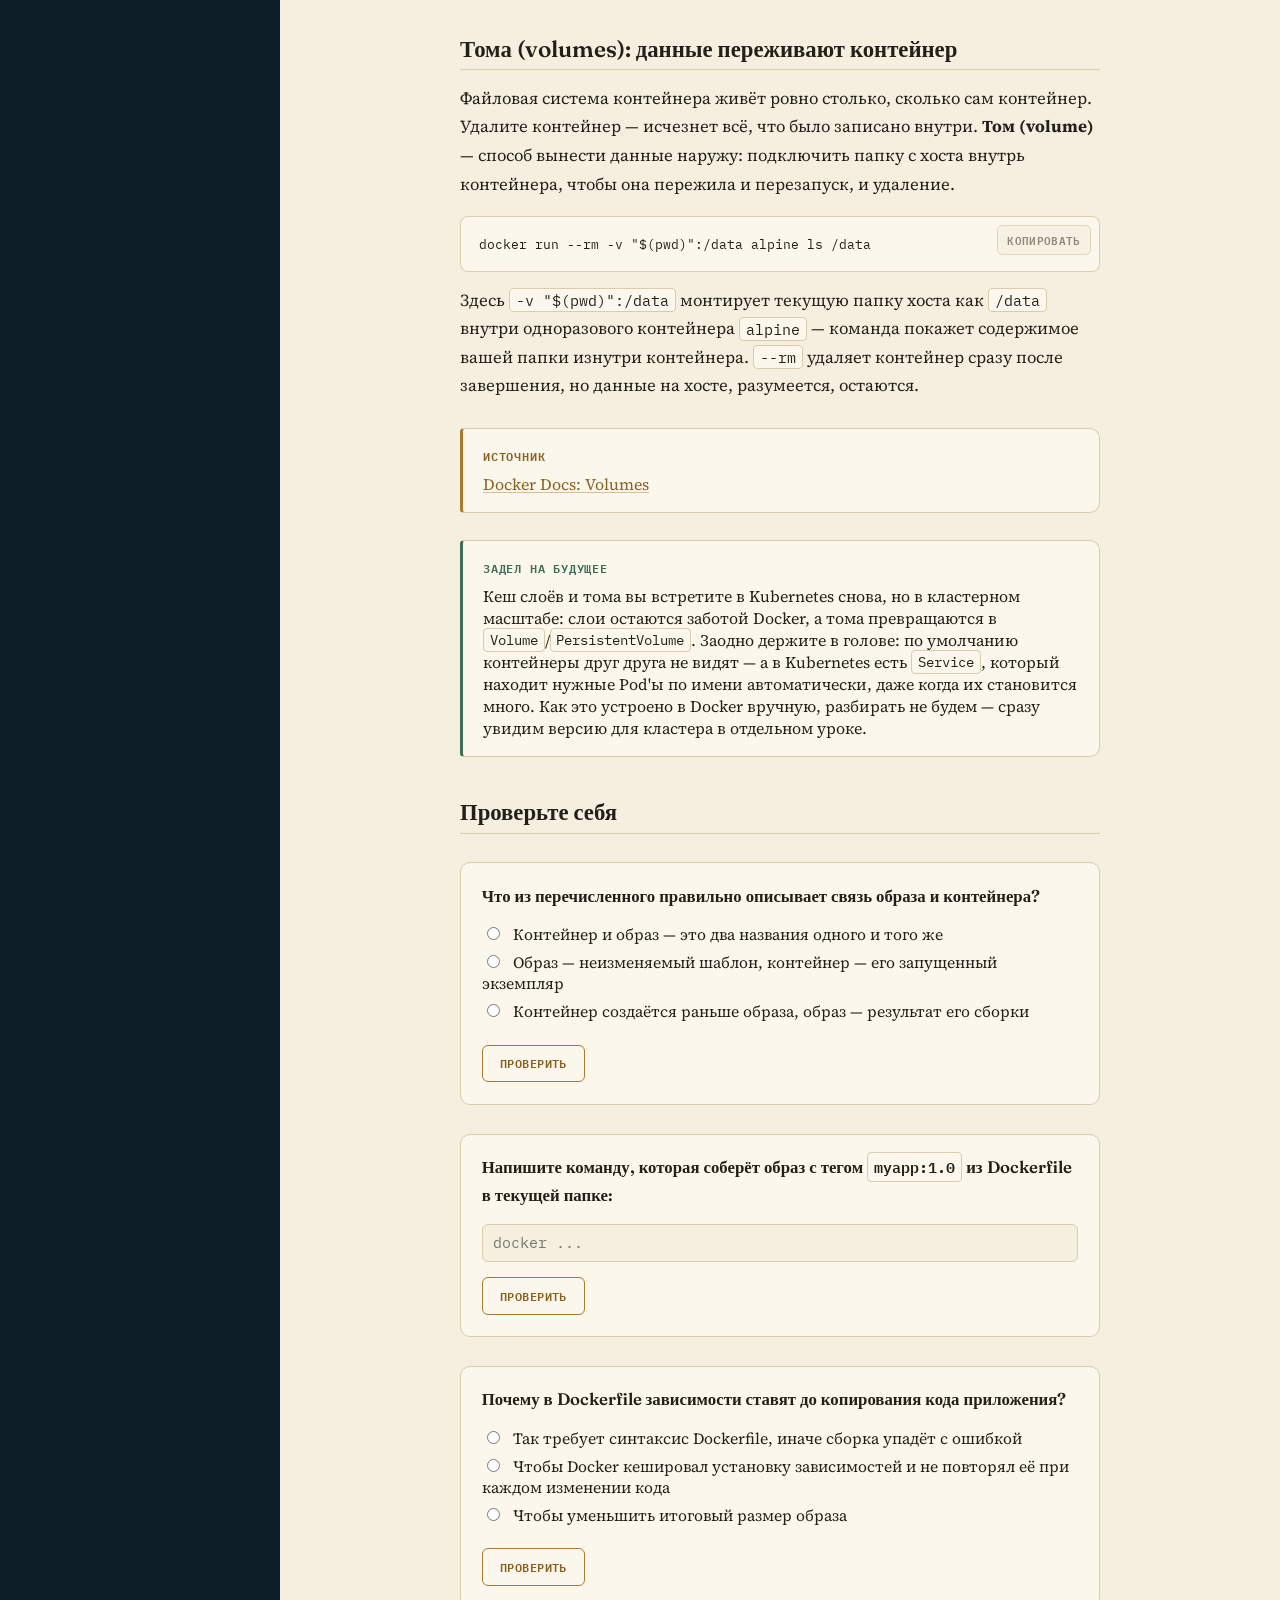
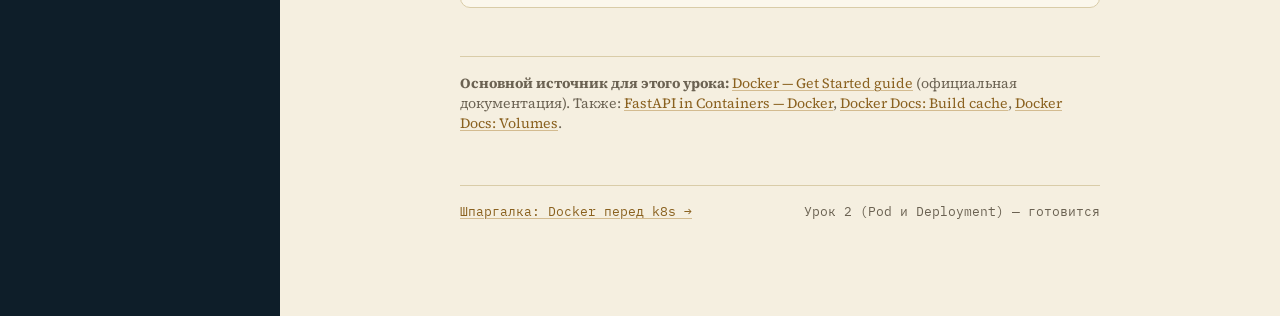
==== commit 1edee56a: "Add a dedicated References section in the sidebar Co-Authored-By: Claude Sonnet 5 <noreply@anthropic" ====
--- a/lessons/0001-docker-just-enough.html
+++ b/lessons/0001-docker-just-enough.html
@@ -30,11 +30,12 @@
       <nav id="course-route" data-current="1" data-base=""></nav>
     </details>
 
+    <div class="ref-section">
+      <p class="ref-heading">Справочники</p>
+      <nav id="course-references" data-base="../reference/"></nav>
+    </div>
+
     <div class="chart-footer">
-      <div class="chart-footer-group">
-        <span class="chart-footer-label">Справочник к этому уроку</span>
-        <a href="../reference/docker-cheatsheet.html">Шпаргалка: Docker перед k8s →</a>
-      </div>
       <div class="chart-footer-group">
         <span class="chart-footer-label">Сообщество</span>
         <a class="chart-channel" href="https://t.me/python_simple" target="_blank" rel="noopener">
--- a/assets/style.css
+++ b/assets/style.css
@@ -236,6 +236,49 @@
   opacity: 0.35;
 }
 
+.ref-section {
+  padding-top: 1rem;
+  border-top: 1px solid var(--ink-line);
+}
+.ref-heading {
+  margin: 0 0 0.6rem;
+  font-family: var(--font-mono);
+  font-size: 0.76rem;
+  letter-spacing: 0.06em;
+  text-transform: uppercase;
+  color: var(--ink-text-strong);
+}
+.ref-list {
+  list-style: none;
+  margin: 0;
+  padding: 0;
+  display: flex;
+  flex-direction: column;
+  gap: 0.5rem;
+}
+.ref-list a {
+  color: var(--ink-text);
+  text-decoration: none;
+  font-family: var(--font-body);
+  font-size: 0.92rem;
+}
+.ref-list a:hover { color: var(--brass); }
+.ref-locked {
+  color: var(--ink-text);
+  opacity: 0.45;
+  font-family: var(--font-body);
+  font-size: 0.92rem;
+}
+.ref-soon {
+  margin-left: 0.5rem;
+  font-family: var(--font-mono);
+  font-size: 0.62rem;
+  letter-spacing: 0.05em;
+  text-transform: uppercase;
+  color: var(--ink-text);
+  opacity: 0.35;
+}
+
 .chart-footer {
   margin-top: auto;
   padding-top: 1rem;
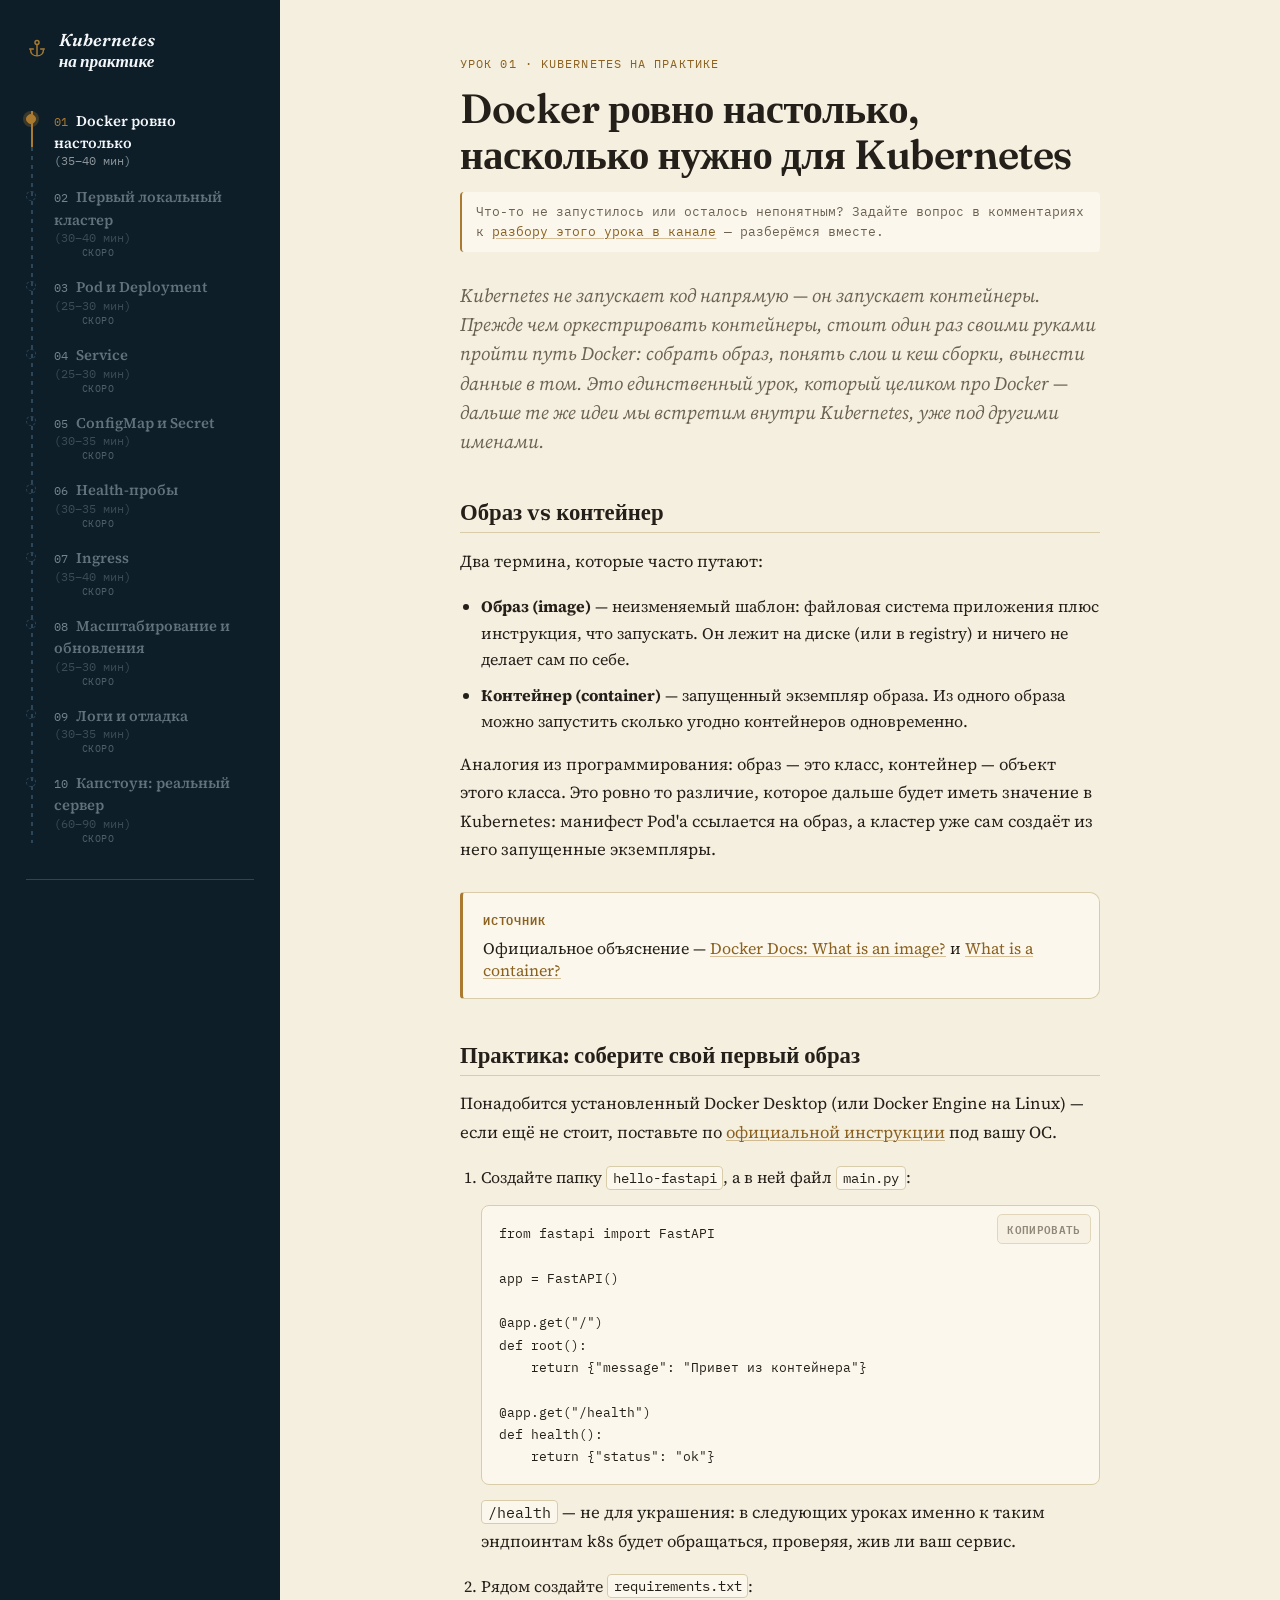
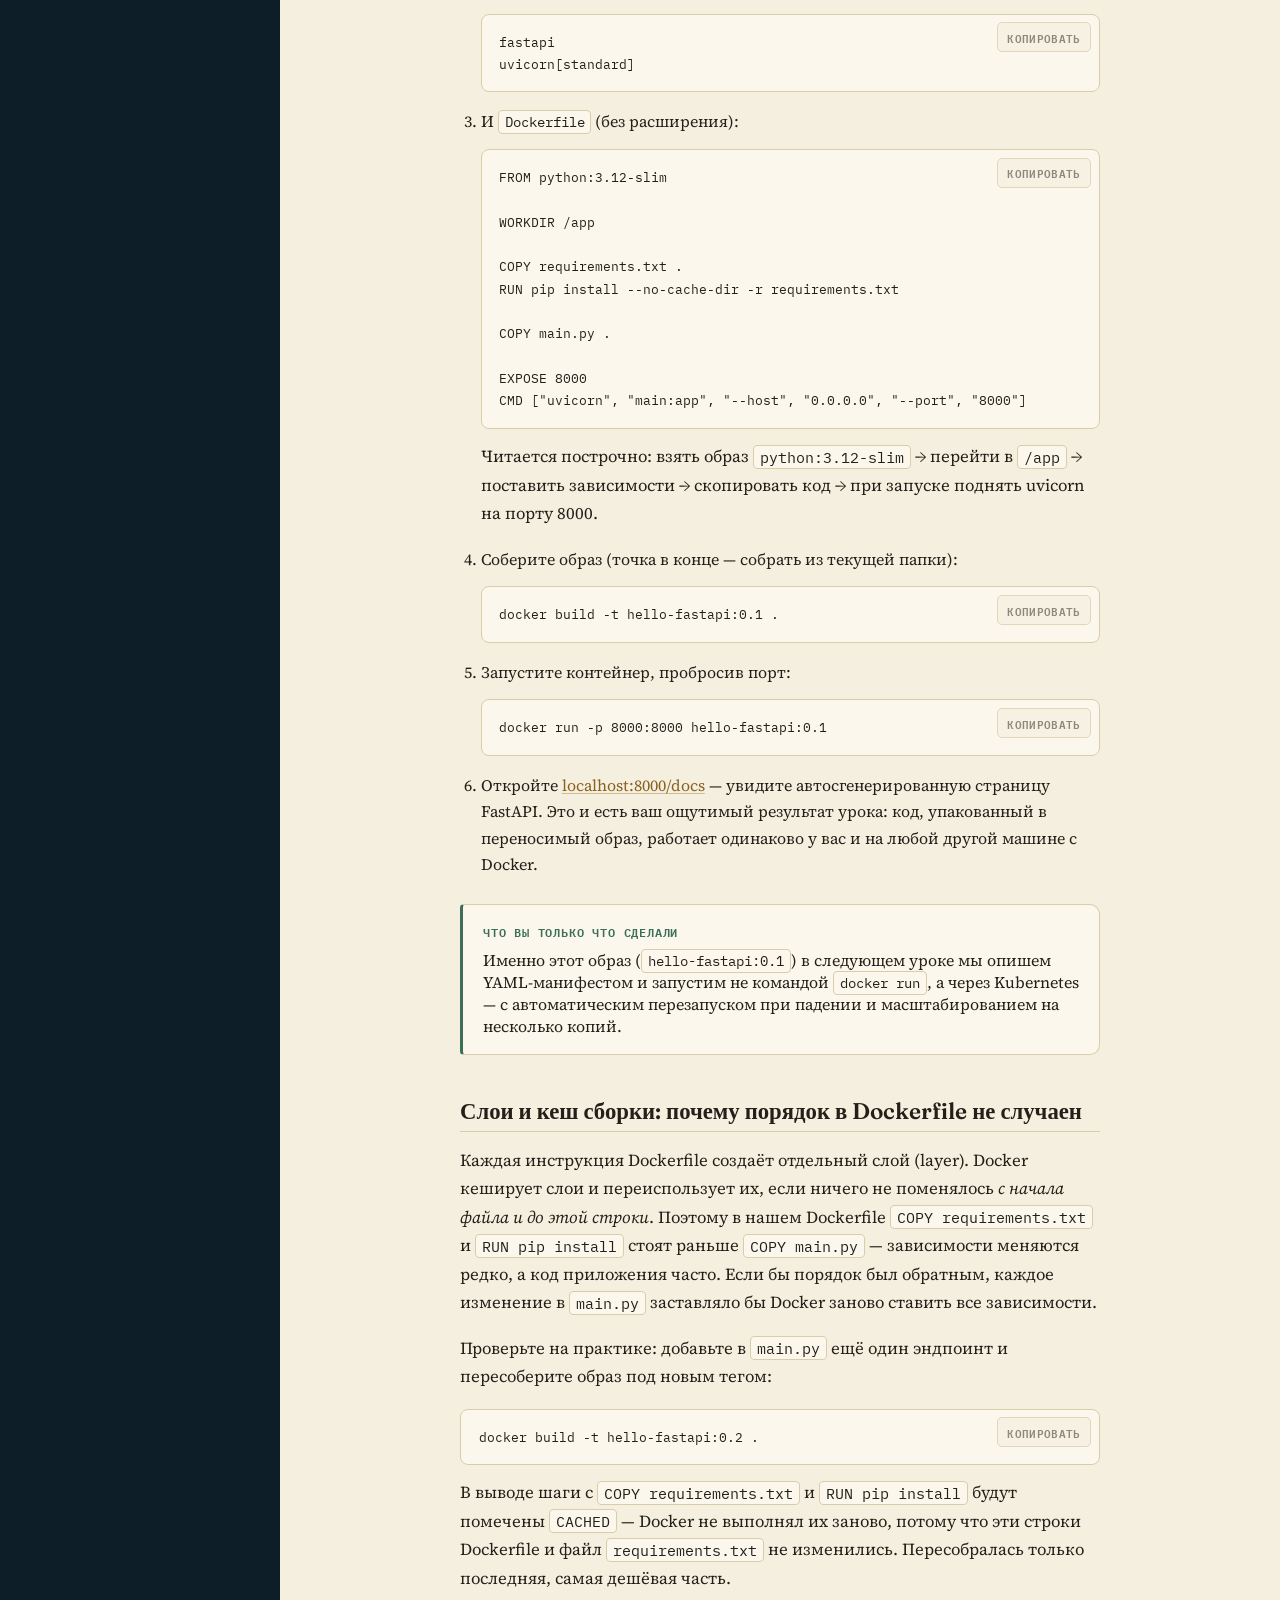
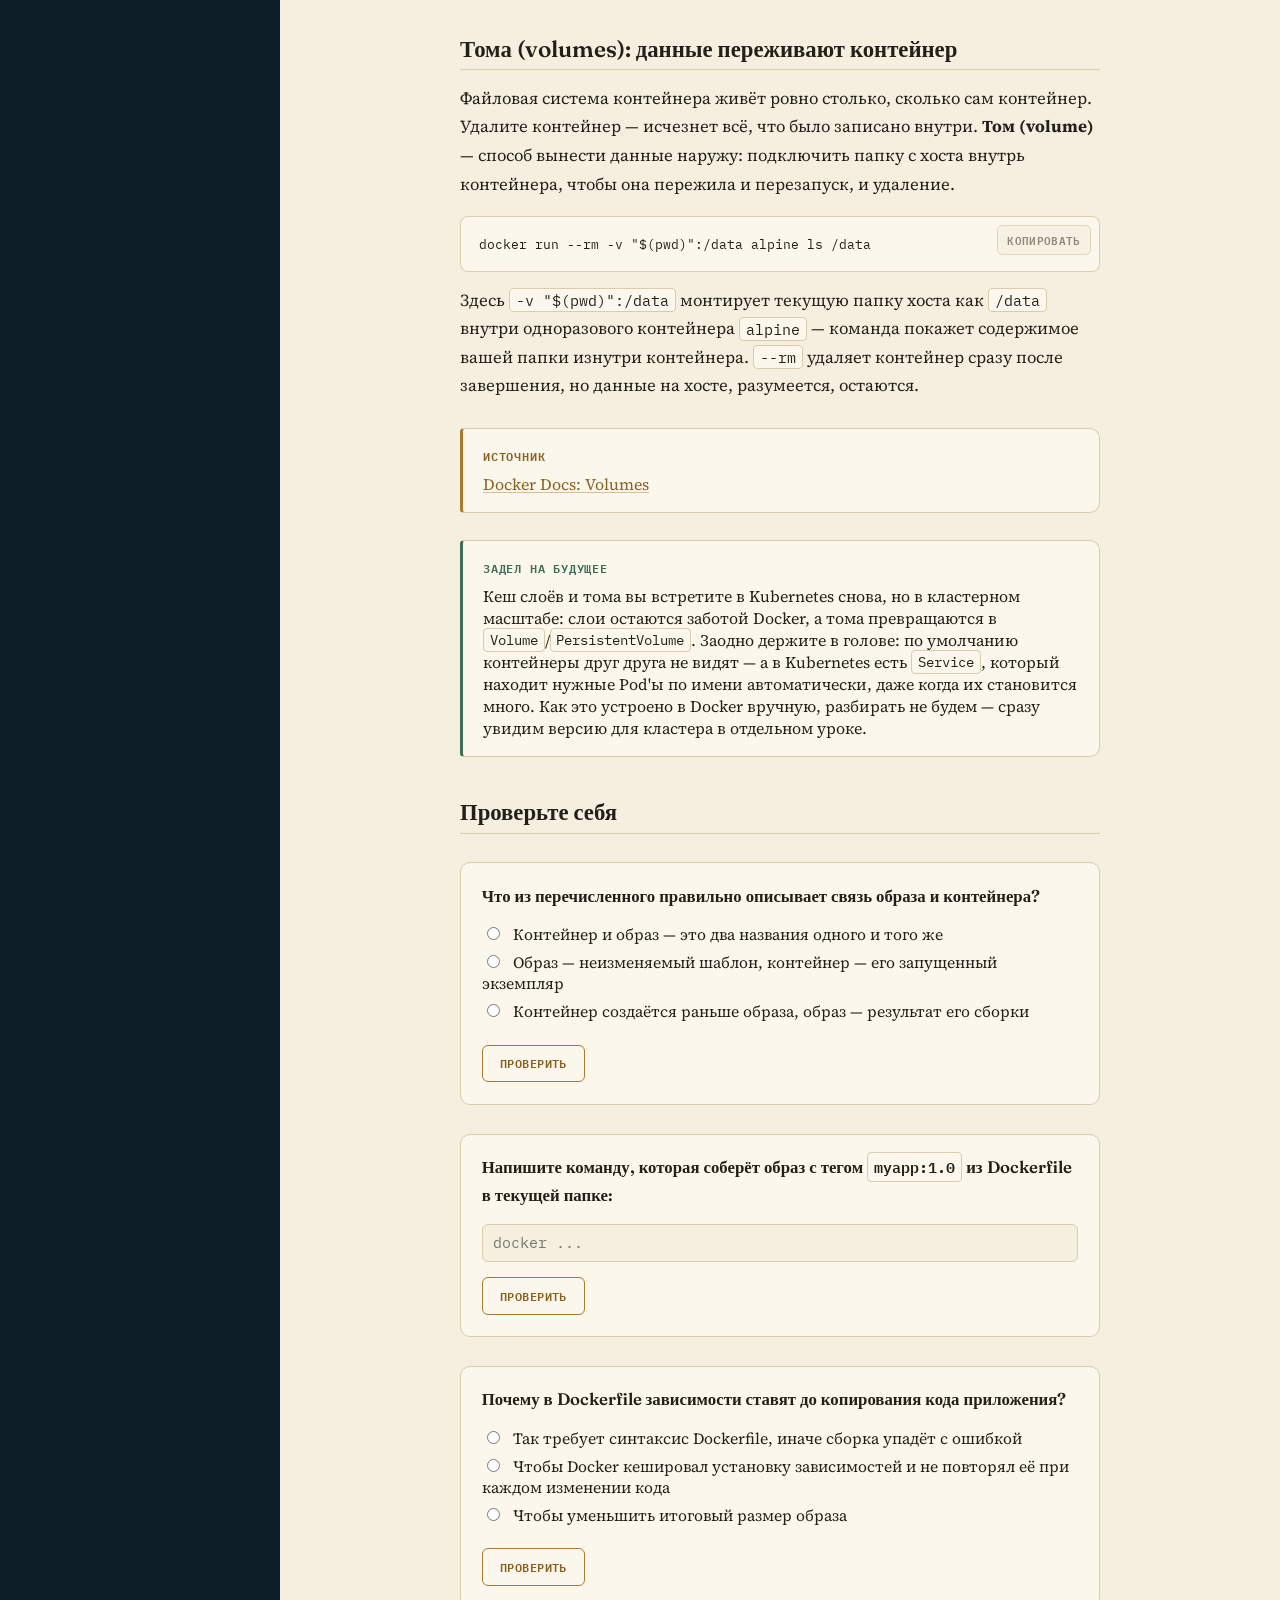
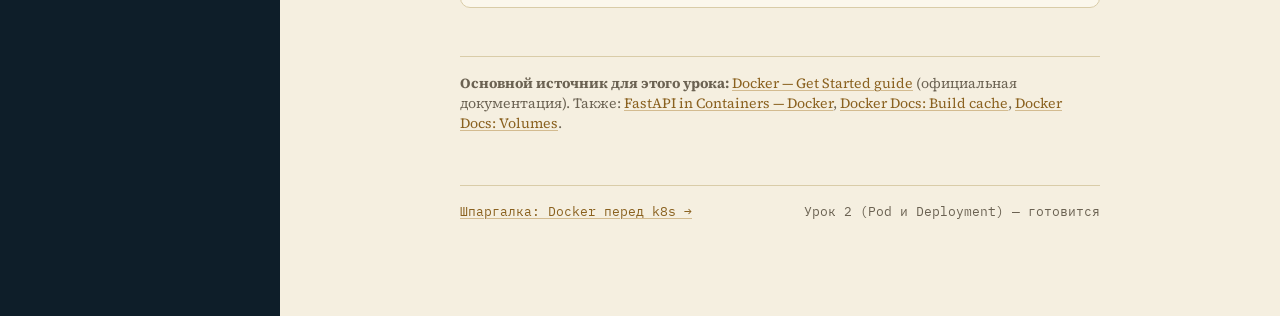
==== commit 0c984132: "Update lesson 1's channel discussion link to the current post (343) Co-Authored-By: Claude Sonnet 5 " ====
--- a/lessons/0001-docker-just-enough.html
+++ b/lessons/0001-docker-just-enough.html
@@ -5,6 +5,10 @@
 <meta name="viewport" content="width=device-width, initial-scale=1">
 <title>Урок 1 · Docker ровно настолько, насколько нужно для Kubernetes</title>
 <meta name="description" content="Образ vs контейнер, Dockerfile, слои и кеш сборки, тома — Docker, необходимый перед входом в Kubernetes, на примере своего образа FastAPI-сервиса.">
+<link rel="icon" type="image/x-icon" href="../favicon.ico">
+<link rel="icon" type="image/png" sizes="32x32" href="../assets/favicon-32.png">
+<link rel="icon" type="image/png" sizes="16x16" href="../assets/favicon-16.png">
+<link rel="apple-touch-icon" sizes="180x180" href="../assets/favicon-180.png">
 <link rel="preconnect" href="https://fonts.googleapis.com">
 <link rel="preconnect" href="https://fonts.gstatic.com" crossorigin>
 <link href="https://fonts.googleapis.com/css2?family=Fraunces:ital,opsz,wght@0,9..144,500;0,9..144,600;0,9..144,700;1,9..144,500&family=Source+Serif+4:ital,opsz,wght@0,8..60,400;0,8..60,600;1,8..60,400&family=IBM+Plex+Mono:wght@400;500;600&display=swap" rel="stylesheet">
@@ -50,7 +54,7 @@
     <article class="page">
       <p class="kicker">Урок 01 · Kubernetes на практике</p>
       <h1>Docker ровно настолько, насколько нужно для Kubernetes</h1>
-      <p class="lesson-help">Что-то не запустилось или осталось непонятным? Задайте вопрос в комментариях к <a href="https://t.me/python_simple/342" target="_blank" rel="noopener">разбору этого урока в канале</a> — разберёмся вместе.</p>
+      <p class="lesson-help">Что-то не запустилось или осталось непонятным? Задайте вопрос в комментариях к <a href="https://t.me/python_simple/343" target="_blank" rel="noopener">разбору этого урока в канале</a> — разберёмся вместе.</p>
       <p class="lede">Kubernetes не запускает код напрямую — он запускает <em>контейнеры</em>. Прежде чем оркестрировать контейнеры, стоит один раз своими руками пройти путь Docker: собрать образ, понять слои и кеш сборки, вынести данные в том. Это единственный урок, который целиком про Docker — дальше те же идеи мы встретим внутри Kubernetes, уже под другими именами.</p>
 
       <h2>Образ vs контейнер</h2>
--- a/assets/style.css
+++ b/assets/style.css
@@ -225,6 +225,15 @@
 span.route-label { color: var(--ink-text-strong); font-weight: 600; }
 .route-stop.is-locked .route-label { color: var(--ink-text); opacity: 0.45; }
 
+.route-duration {
+  display: block;
+  margin-top: 0.1rem;
+  font-family: var(--font-mono);
+  font-weight: 400;
+  font-size: 0.72rem;
+  opacity: 0.55;
+}
+
 .route-soon {
   display: block;
   margin-left: 1.75rem;
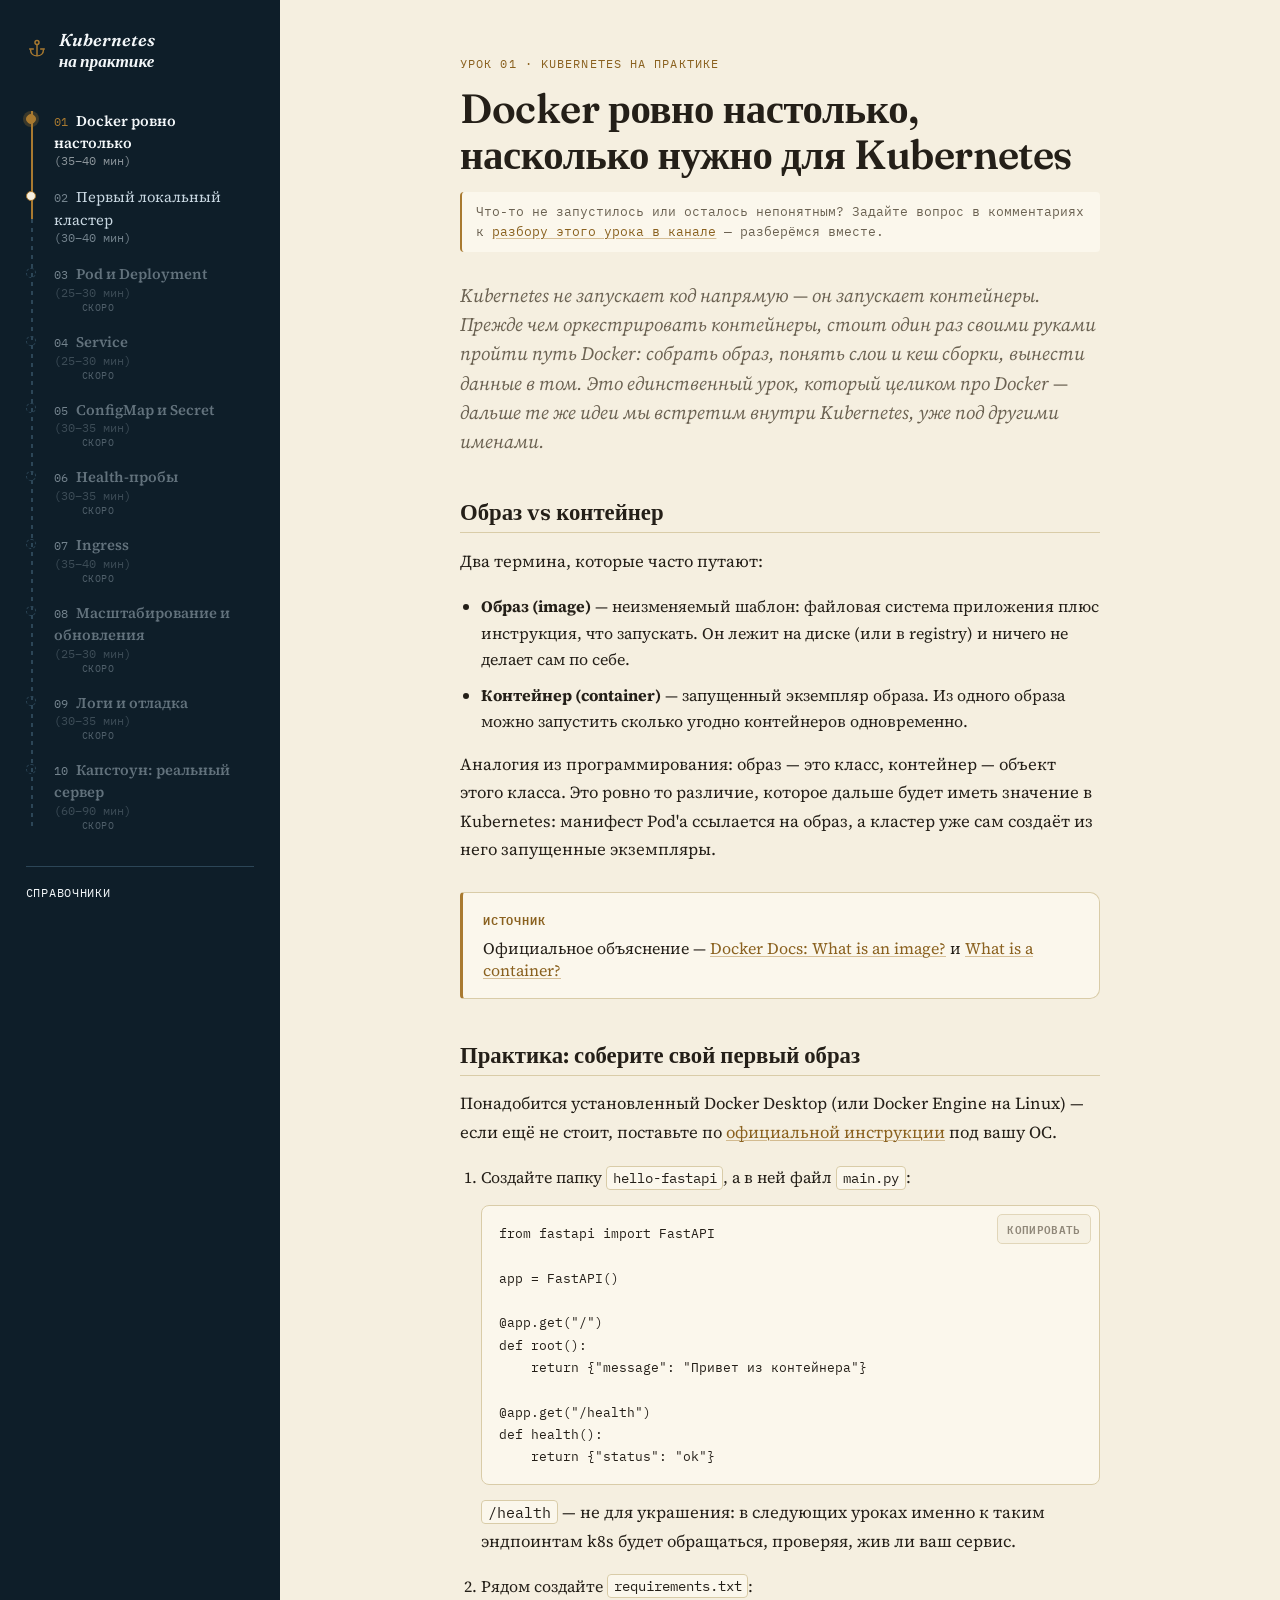
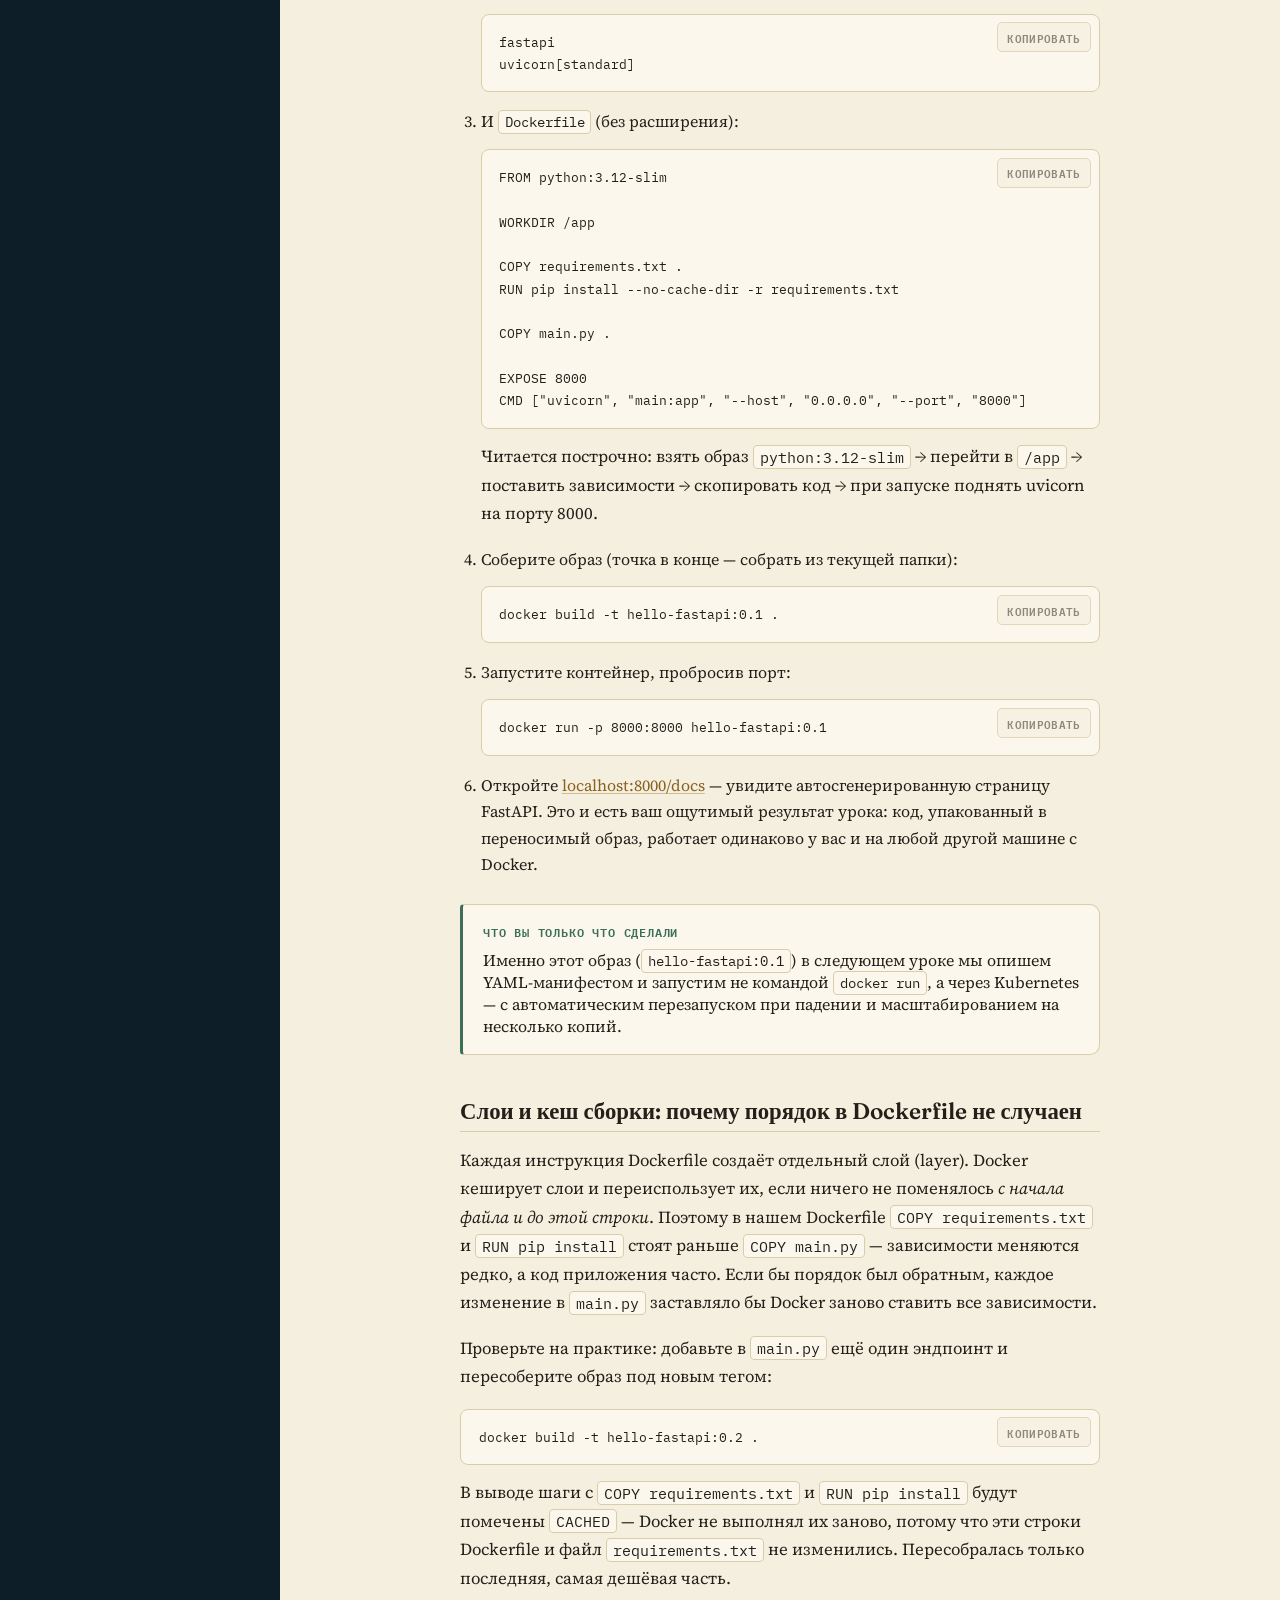
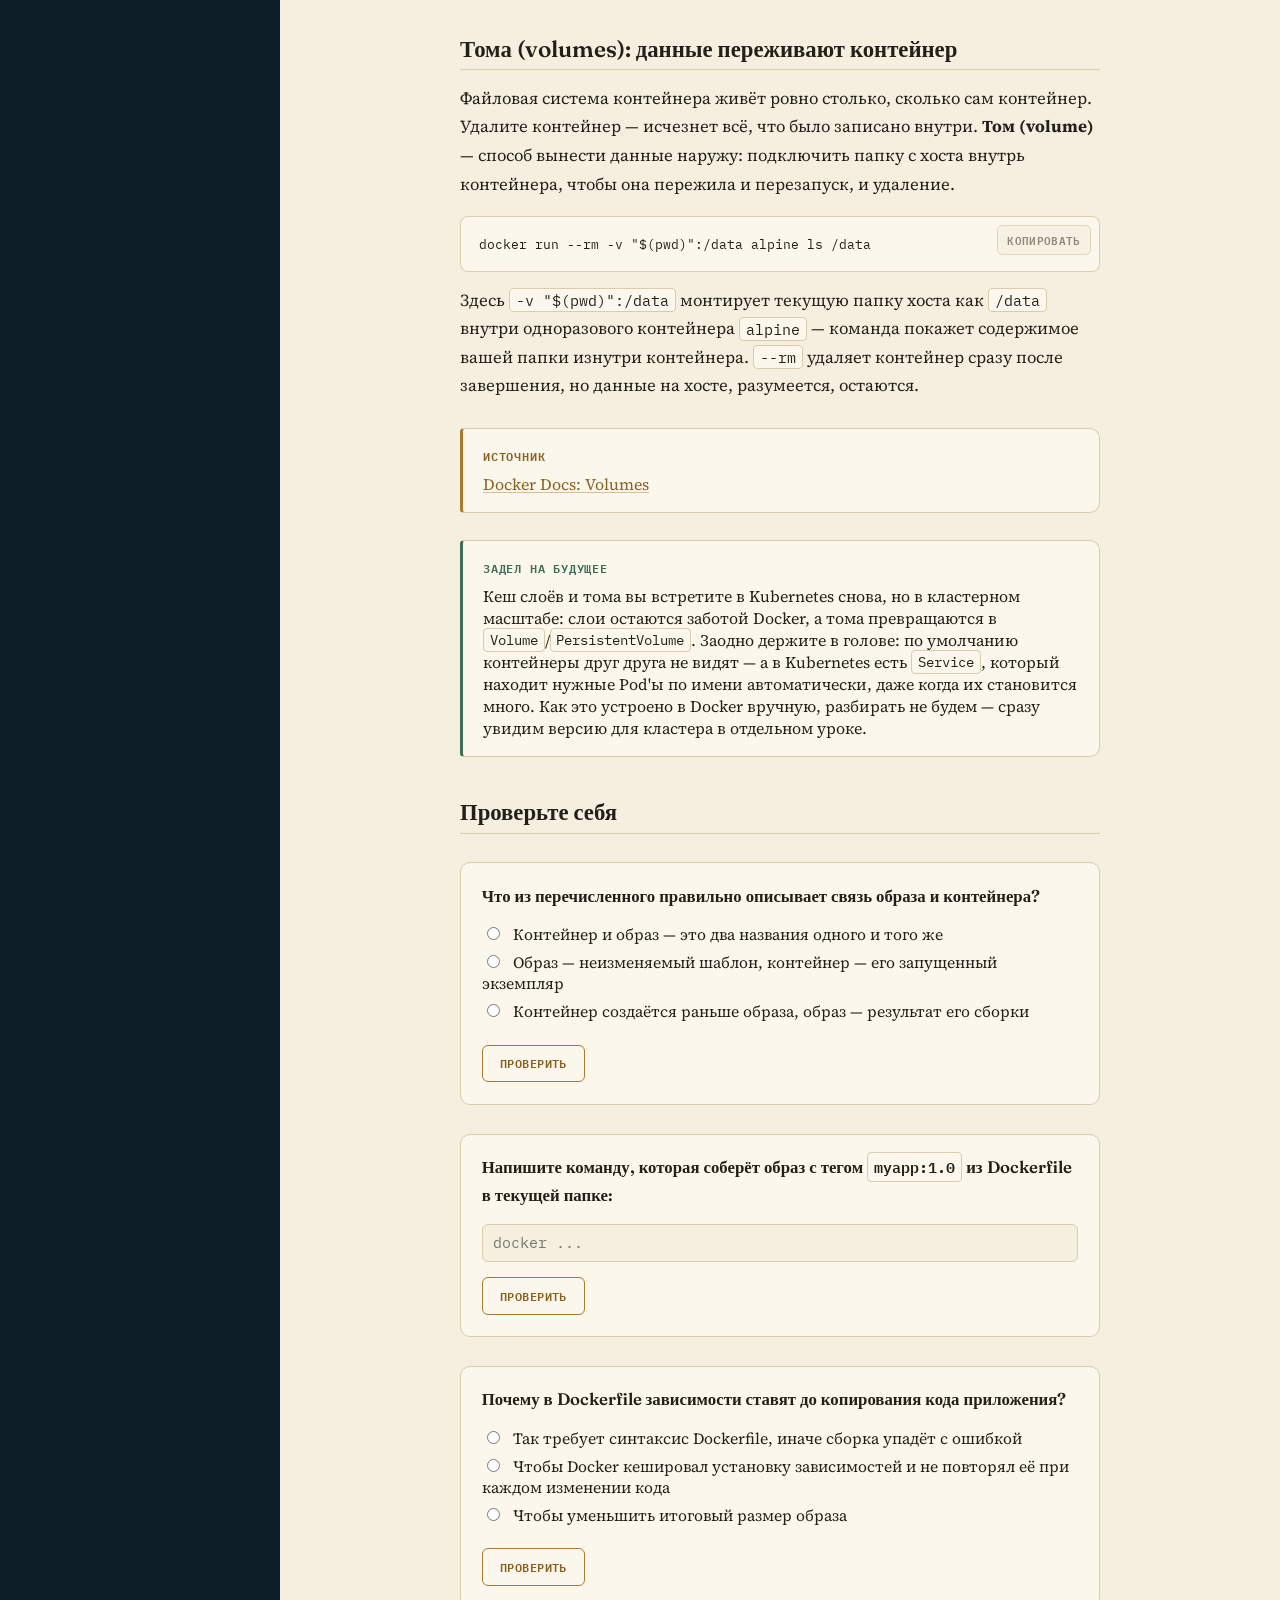
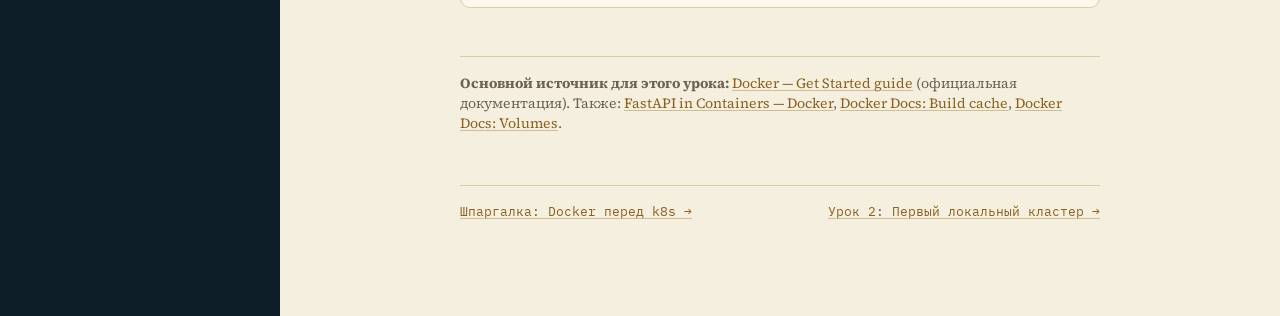
==== commit b97e6976: "Add lesson 2: minikube cluster" ====
--- a/lessons/0001-docker-just-enough.html
+++ b/lessons/0001-docker-just-enough.html
@@ -54,7 +54,7 @@
     <article class="page">
       <p class="kicker">Урок 01 · Kubernetes на практике</p>
       <h1>Docker ровно настолько, насколько нужно для Kubernetes</h1>
-      <p class="lesson-help">Что-то не запустилось или осталось непонятным? Задайте вопрос в комментариях к <a href="https://t.me/python_simple/343" target="_blank" rel="noopener">разбору этого урока в канале</a> — разберёмся вместе.</p>
+      <p class="lesson-help">Что-то не запустилось или осталось непонятным? Задайте вопрос в комментариях к <a href="https://t.me/python_simple/344" target="_blank" rel="noopener">разбору этого урока в канале</a> — разберёмся вместе.</p>
       <p class="lede">Kubernetes не запускает код напрямую — он запускает <em>контейнеры</em>. Прежде чем оркестрировать контейнеры, стоит один раз своими руками пройти путь Docker: собрать образ, понять слои и кеш сборки, вынести данные в том. Это единственный урок, который целиком про Docker — дальше те же идеи мы встретим внутри Kubernetes, уже под другими именами.</p>
 
       <h2>Образ vs контейнер</h2>
@@ -181,7 +181,7 @@
 
       <nav class="lesson-nav">
         <span><a href="../reference/docker-cheatsheet.html">Шпаргалка: Docker перед k8s →</a></span>
-        <span>Урок 2 (Pod и Deployment) — готовится</span>
+        <span><a href="../lessons/0002-minikube-cluster.html">Урок 2: Первый локальный кластер →</a></span>
       </nav>
     </article>
   </main>
--- a/assets/style.css
+++ b/assets/style.css
@@ -437,6 +437,31 @@
   display: block;
   margin-bottom: 0.45rem;
 }
+
+.diagram-figure {
+  margin: 1.8rem 0;
+  padding: 1.1rem 1.1rem 0.9rem;
+  background: var(--paper-card);
+  border: 1px solid var(--paper-line);
+  border-radius: 10px;
+}
+.diagram-figure svg {
+  display: block;
+  width: 100%;
+  height: auto;
+}
+.diagram-figure figcaption {
+  margin-top: 0.7rem;
+  padding-top: 0.7rem;
+  border-top: 1px solid var(--paper-line);
+  font-family: var(--font-mono);
+  font-size: 0.76rem;
+  color: var(--text-muted);
+  text-align: center;
+}
+.diagram-title { font-family: var(--font-mono); font-size: 12px; font-weight: 600; letter-spacing: 0.02em; }
+.diagram-sub { font-family: var(--font-body); font-size: 11.5px; }
+.diagram-note { font-family: var(--font-mono); font-size: 10.5px; letter-spacing: 0.02em; }
 .callout.win { border-left-color: var(--pine); }
 .callout.win .callout-label { color: var(--pine); }
 
